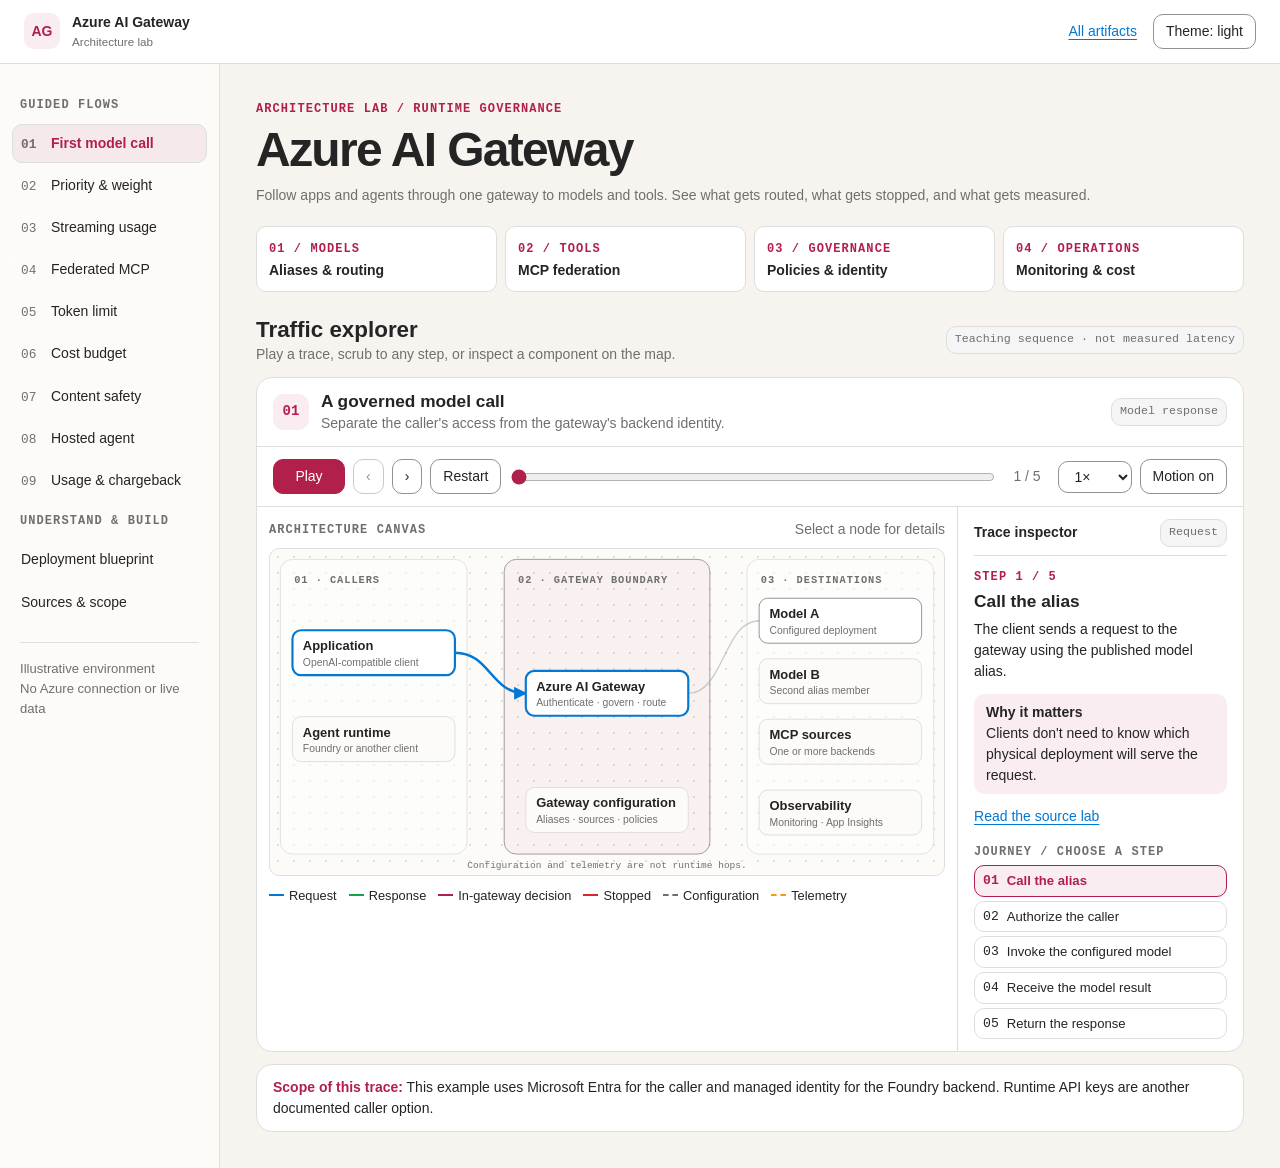
==== docs/azure-ai-gateway/index.html @ a858f90c "Add Azure AI Gateway architecture explorer Co-authored-by: Copilot App <223556219+Copilot@users.nore" ====
<!doctype html>
<html lang="en">
<head>
  <meta charset="utf-8">
  <meta name="viewport" content="width=device-width, initial-scale=1">
  <meta name="description" content="Trace model routing, MCP federation, policy decisions, hosted-agent calls and telemetry in Azure AI Gateway.">
  <title>Azure AI Gateway | Architecture Lab</title>
  <script>
    (() => {
      const param = new URLSearchParams(window.location.search).get("scoutTheme");
      const theme =
        param || (window.matchMedia("(prefers-color-scheme: dark)").matches ? "dark" : "light");
      document.documentElement.setAttribute("data-theme", theme);
    })();
  </script>
  <style>
    :root {
      color-scheme: light;
      --cp-bg: #f7f4ef;
      --cp-bg-elevated: #fcfbf8;
      --cp-surface: #ffffff;
      --cp-surface-soft: #f5f5f5;
      --cp-border: #dedede;
      --cp-border-strong: #919191;
      --cp-text: #242424;
      --cp-text-muted: #5c5c5c;
      --cp-text-soft: #6f6f6f;
      --cp-accent: #b11f4b;
      --cp-accent-hover: #9a1a41;
      --cp-accent-soft: rgba(177, 31, 75, 0.08);
      --cp-accent-fg: #ffffff;
      --cp-success: #16a34a;
      --cp-danger: #dc2626;
      --cp-warning: #f59e0b;
      --cp-link: #0078d4;
      --cp-shadow: 0 18px 48px rgba(0, 0, 0, 0.12);
      --cp-overlay: rgba(255, 255, 255, 0.8);
      --cp-panel: rgba(255, 255, 255, 0.86);
      --cp-panel-strong: rgba(255, 255, 255, 0.96);
      --cp-sheen: rgba(255, 255, 255, 0.55);
      --cp-highlight: rgba(177, 31, 75, 0.12);
    }
    html[data-theme="dark"] {
      color-scheme: dark;
      --cp-bg: #3d3b3a;
      --cp-bg-elevated: #343231;
      --cp-surface: #292929;
      --cp-surface-soft: #2e2e2e;
      --cp-border: #474747;
      --cp-border-strong: #5f5f5f;
      --cp-text: #dedede;
      --cp-text-muted: #919191;
      --cp-text-soft: #b0b0b0;
      --cp-accent: #fd8ea1;
      --cp-accent-hover: #fb7b91;
      --cp-accent-soft: rgba(253, 142, 161, 0.14);
      --cp-accent-fg: #1a1a1a;
      --cp-success: #4ade80;
      --cp-danger: #f87171;
      --cp-warning: #fbbf24;
      --cp-link: #4da6ff;
      --cp-shadow: 0 18px 48px rgba(0, 0, 0, 0.32);
      --cp-overlay: rgba(41, 41, 41, 0.88);
      --cp-panel: rgba(41, 41, 41, 0.72);
      --cp-panel-strong: rgba(41, 41, 41, 0.96);
      --cp-sheen: rgba(255, 255, 255, 0.04);
      --cp-highlight: rgba(253, 142, 161, 0.12);
    }
    * { box-sizing: border-box; }
    [hidden] { display: none !important; }
    body { margin: 0; background: var(--cp-bg); color: var(--cp-text); font: 14px/1.5 "Segoe UI", Aptos, Calibri, -apple-system, BlinkMacSystemFont, sans-serif; }
    h1, h2, h3, p { margin: 0; }
    a { color: var(--cp-link); text-underline-offset: 3px; }
    button, select, input { font: inherit; accent-color: var(--cp-accent); }
    button, select { color: inherit; background: var(--cp-surface); border: 1px solid var(--cp-border-strong); border-radius: .625rem; padding: 6px 12px; }
    button { cursor: pointer; }
    button:hover:not(:disabled), select:hover { border-color: var(--cp-accent); }
    button:disabled { opacity: .48; cursor: default; }
    :focus-visible { outline: 2px solid var(--cp-accent); outline-offset: 3px; }
    .skip { position: absolute; top: -80px; left: 16px; z-index: 3; background: var(--cp-surface); padding: 8px; }
    .skip:focus { top: 8px; }
    code, .index, .eyebrow, .badge, .lane-label, .edge-note { font-family: Consolas, "Courier New", Courier, monospace; }
    code { overflow-wrap: anywhere; }
    .muted, .eyebrow, .badge, .number, .node-detail { color: var(--cp-text-soft); }
    .eyebrow { font-size: .75rem; text-transform: uppercase; letter-spacing: .09em; font-weight: 700; }
    .badge { display: inline-block; font-size: .73rem; border: 1px solid var(--cp-border); background: var(--cp-surface-soft); padding: 4px 8px; border-radius: .625rem; }
    .accent { color: var(--cp-accent); }
    .mark { width: 36px; height: 36px; display: grid; place-items: center; flex: none; background: var(--cp-accent-soft); color: var(--cp-accent); border-radius: .625rem; font-weight: 700; }
    .topbar { background: var(--cp-surface); border-bottom: 1px solid var(--cp-border); min-height: 60px; padding: 12px 24px; display: flex; align-items: center; gap: 12px; }
    .topbar strong { display: block; }
    .topbar small { display: block; color: var(--cp-text-soft); }
    .header-actions { display: flex; align-items: center; gap: 16px; margin-left: auto; }
    .shell { display: grid; grid-template-columns: 220px minmax(0, 1fr); max-width: 1800px; margin: auto; min-height: calc(100dvh - 60px); }
    .sidebar { background: var(--cp-bg-elevated); border-right: 1px solid var(--cp-border); padding: 24px 12px; }
    .sidebar .eyebrow { margin: 8px 8px 6px; }
    .sidebar nav { display: grid; gap: 4px; }
    .nav-group { display: grid; gap: 3px; }
    .nav-button { border-color: var(--cp-bg-elevated); background: var(--cp-bg-elevated); width: 100%; text-align: left; padding: 8px; }
    .nav-button .index { display: inline-block; width: 30px; color: var(--cp-text-soft); font-size: .8rem; }
    .nav-button[aria-current="page"] { border-color: var(--cp-border); background: var(--cp-accent-soft); color: var(--cp-accent); font-weight: 700; }
    .sidebar-note { border-top: 1px solid var(--cp-border); margin: 20px 8px 0; padding-top: 16px; font-size: .82rem; }
    main { padding: clamp(16px, 3vw, 36px); min-width: 0; }
    h1 { font-size: clamp(2rem, 3.8vw, 3rem); line-height: 1.15; letter-spacing: -.035em; margin: 4px 0 8px; }
    h2 { font-size: 1.4rem; line-height: 1.25; }
    h3 { font-size: 1.08rem; line-height: 1.35; }
    .overview { display: grid; grid-template-columns: repeat(4, minmax(0, 1fr)); gap: 8px; margin: 20px 0 24px; }
    .overview button { text-align: left; border: 1px solid var(--cp-border); padding: 10px 12px; min-width: 0; }
    .overview strong { display: block; margin-top: 2px; }
    .section-heading, .workspace-heading, .playback, .transport, .options, .inspector-label, .canvas-label, .legend { display: flex; align-items: center; gap: 8px; flex-wrap: wrap; }
    .section-heading, .workspace-heading, .inspector-label, .canvas-label { justify-content: space-between; }
    .section-heading { margin-bottom: 12px; }
    .panel, .workspace, .note { background: var(--cp-surface); border: 1px solid var(--cp-border); border-radius: 16px; }
    .workspace-heading, .playback { padding: 12px 16px; border-bottom: 1px solid var(--cp-border); }
    .workspace-heading { justify-content: flex-start; gap: 12px; }
    .workspace-heading .badge { margin-left: auto; }
    .primary { background: var(--cp-accent); border-color: var(--cp-accent); color: var(--cp-accent-fg); min-width: 72px; }
    .primary:hover:not(:disabled) { background: var(--cp-accent-hover); }
    .playback label.progress { display: flex; align-items: center; flex: 1 1 150px; gap: 8px; min-width: 0; }
    #step-range { flex: 1 1 0; min-width: 60px; }
    #step-count { min-width: 45px; text-align: center; white-space: nowrap; }
    .trace-grid { display: grid; grid-template-columns: minmax(0, 1fr) minmax(235px, 29%); }
    .map-column { min-width: 0; padding: 12px; }
    .canvas-label { margin-bottom: 8px; }
    .diagram { border: 1px solid var(--cp-border); border-radius: .625rem; overflow-x: auto; background-color: var(--cp-bg-elevated); background-image: radial-gradient(var(--cp-border) 1px, var(--cp-bg-elevated) 1px); background-size: 16px 16px; }
    #map { display: block; width: 100%; min-width: 590px; }
    .lane { fill: var(--cp-surface); fill-opacity: .55; stroke: var(--cp-border); }
    .lane.gateway-zone { fill: var(--cp-accent-soft); stroke: var(--cp-border-strong); }
    .lane-label { fill: var(--cp-text-soft); font-size: 12px; letter-spacing: .09em; font-weight: 700; }
    .edge { fill: none; stroke: var(--cp-border-strong); stroke-width: 1.6; stroke-opacity: .45; }
    .edge.active { stroke: var(--kind); stroke-width: 3; stroke-opacity: 1; }
    .dashed { stroke-dasharray: 6 5; }
    .node { cursor: pointer; }
    .node rect { fill: var(--cp-surface); stroke: var(--cp-border-strong); stroke-width: 1.1; }
    .node.active rect, .node[aria-pressed="true"] rect { stroke: var(--kind); stroke-width: 2.5; }
    .node:not(.relevant) rect { fill: var(--cp-bg-elevated); stroke: var(--cp-border); }
    .node:hover rect, .node:focus-visible rect { stroke: var(--cp-accent); stroke-width: 2.5; }
    .node-title { fill: var(--cp-text); font-size: 15px; font-weight: 700; }
    .node-subtitle { fill: var(--cp-text-soft); font-size: 12px; }
    .edge-note { fill: var(--cp-text-soft); font-size: 11px; }
    .packet { fill: var(--kind); stroke: var(--cp-surface); stroke-width: 2; }
    .legend { margin-top: 10px; font-size: .8rem; column-gap: 12px; }
    .legend-item { display: inline-flex; align-items: center; gap: 5px; }
    .legend-item::before { content: ""; width: 15px; border-top: 2px solid var(--kind); }
    .legend-item.side::before { border-top-style: dashed; }
    .request { --kind: var(--cp-link); }
    .response { --kind: var(--cp-success); }
    .policy { --kind: var(--cp-accent); }
    .error { --kind: var(--cp-danger); }
    .telemetry { --kind: var(--cp-warning); }
    .config { --kind: var(--cp-text-soft); }
    .inspector { min-width: 0; border-left: 1px solid var(--cp-border); padding: 12px 16px; }
    .inspector-label { padding-bottom: 8px; margin-bottom: 12px; border-bottom: 1px solid var(--cp-border); }
    .inspector h3 { margin: 4px 0 6px; }
    .value { background: var(--cp-accent-soft); margin: 12px 0; border-radius: .625rem; padding: 8px 12px; }
    .value strong { display: block; }
    .journey { margin: 0; list-style: none; padding: 4px 0 0; display: grid; gap: 4px; }
    .journey button { background: var(--cp-surface); border-color: var(--cp-border); padding: 5px 8px; font-size: .82rem; width: 100%; display: flex; gap: 8px; text-align: left; }
    .journey button[aria-current="step"] { border-color: var(--cp-accent); background: var(--cp-accent-soft); color: var(--cp-accent); font-weight: 700; }
    .note { margin-top: 12px; padding: 12px 16px; }
    .note strong { color: var(--cp-accent); }
    .detail-grid { display: grid; grid-template-columns: repeat(2, minmax(0, 1fr)); gap: 12px; }
    .panel { padding: 16px; }
    .panel h3 { margin: 4px 0 6px; }
    .panel p { margin: 4px 0 8px; }
    .panel .nav-button { display: inline-block; width: auto; }
    .source-list { list-style: none; margin: 0; padding: 0; }
    .source-list li { padding: 10px 0; border-top: 1px solid var(--cp-border); }
    .sr-only { position: absolute; width: 1px; height: 1px; padding: 0; margin: -1px; overflow: hidden; clip-path: inset(50%); white-space: nowrap; }
    @media (max-width: 1190px) { .trace-grid { grid-template-columns: minmax(0, 1fr); } .inspector { border-left: 0; border-top: 1px solid var(--cp-border); } .journey { grid-template-columns: repeat(auto-fit, minmax(170px, 1fr)); } }
    @media (max-width: 800px) { .shell { grid-template-columns: minmax(0, 1fr); } .sidebar { padding: 8px 16px 12px; border-right: 0; border-bottom: 1px solid var(--cp-border); } .sidebar nav, .nav-group { display: flex; flex-wrap: wrap; gap: 4px; } .sidebar .nav-button { width: auto; } .sidebar .eyebrow, .sidebar-note { display: none; } }
    @media (max-width: 540px) { .topbar { padding: 8px 12px; } .header-actions { gap: 8px; } .overview { grid-template-columns: repeat(2, minmax(0, 1fr)); } .detail-grid { grid-template-columns: 1fr; } .nav-button { font-size: .82rem; } .nav-button .index { width: 24px; } .playback label.progress { order: 1; flex-basis: 100%; } .workspace-heading .badge { margin-left: 0; } }
  </style>
</head>
<body>
  <a class="skip" href="#main">Skip to content</a>
  <header class="topbar">
    <span class="mark" aria-hidden="true">AG</span>
    <div><strong>Azure AI Gateway</strong><small>Architecture lab</small></div>
    <div class="header-actions"><a href="../">All artifacts</a><button type="button" id="theme">Theme: light</button></div>
  </header>
  <div class="shell">
    <aside class="sidebar">
      <nav aria-label="Architecture workspace">
        <p class="eyebrow">Guided flows</p>
        <div class="nav-group" id="flows"></div>
        <p class="eyebrow">Understand &amp; build</p>
        <button class="nav-button" data-route="blueprint">Deployment blueprint</button>
        <button class="nav-button" data-route="sources">Sources &amp; scope</button>
      </nav>
      <p class="sidebar-note muted">Illustrative environment<br>No Azure connection or live data</p>
    </aside>
    <main id="main" tabindex="-1">
      <p class="eyebrow accent">Architecture lab / Runtime governance</p>
      <h1>Azure AI Gateway</h1>
      <p class="muted">Follow apps and agents through one gateway to models and tools. See what gets routed, what gets stopped, and what gets measured.</p>
      <div class="overview" aria-label="Explore by capability">
        <button data-route="routing"><span class="eyebrow accent">01 / Models</span><strong>Aliases &amp; routing</strong></button>
        <button data-route="tools"><span class="eyebrow accent">02 / Tools</span><strong>MCP federation</strong></button>
        <button data-route="limits"><span class="eyebrow accent">03 / Governance</span><strong>Policies &amp; identity</strong></button>
        <button data-route="telemetry"><span class="eyebrow accent">04 / Operations</span><strong>Monitoring &amp; cost</strong></button>
      </div>
      <section id="traffic" aria-labelledby="traffic-title">
        <div class="section-heading">
          <div><h2 id="traffic-title">Traffic explorer</h2><p class="muted">Play a trace, scrub to any step, or inspect a component on the map.</p></div>
          <span class="badge">Teaching sequence · not measured latency</span>
        </div>
        <div class="workspace">
          <div class="workspace-heading"><span class="mark index" id="flow-index" aria-hidden="true">01</span><div><h3 id="flow-title"></h3><p class="muted" id="flow-summary"></p></div><span class="badge" id="outcome"></span></div>
          <div class="playback" aria-label="Flow playback">
            <div class="transport">
              <button type="button" class="primary" id="play">Play</button>
              <button type="button" id="previous" title="Previous step" aria-label="Previous step">‹</button>
              <button type="button" id="next" title="Next step" aria-label="Next step">›</button>
              <button type="button" id="restart">Restart</button>
            </div>
            <label class="progress"><span class="sr-only">Walkthrough step</span><input id="step-range" type="range" min="0" max="1" value="0"><output class="number" id="step-count" for="step-range"></output></label>
            <div class="options">
              <label><span class="sr-only">Playback speed</span><select id="speed"><option value=".5">0.5×</option><option value="1" selected>1×</option><option value="1.5">1.5×</option><option value="2">2×</option></select></label>
              <button type="button" id="motion" aria-pressed="true">Motion on</button>
            </div>
          </div>
          <div class="trace-grid">
            <div class="map-column">
              <div class="canvas-label"><span class="eyebrow">Architecture canvas</span><span class="muted">Select a node for details</span></div>
              <div class="diagram" tabindex="0" role="region" aria-label="Architecture diagram; scroll horizontally as needed">
                <svg id="map" viewBox="0 0 780 377" role="group" aria-labelledby="map-title map-desc" xmlns="http://www.w3.org/2000/svg">
                  <title id="map-title">Azure AI Gateway request map</title>
                  <desc id="map-desc">Callers on the left reach Azure AI Gateway in the center. Model and tool backends on the right serve configured requests. Configuration and telemetry are not extra runtime hops.</desc>
                  <defs><marker id="arrow" viewBox="0 0 10 10" refX="9" refY="5" markerWidth="5" markerHeight="5" orient="auto"><path d="M0 0 10 5 0 10z" fill="context-stroke"/></marker></defs>
                  <rect class="lane" x="12" y="12" width="216" height="341" rx="14"/>
                  <rect class="lane gateway-zone" x="271" y="12" width="238" height="341" rx="14"/>
                  <rect class="lane" x="552" y="12" width="216" height="341" rx="14"/>
                  <text class="lane-label" x="28" y="39">01 · CALLERS</text>
                  <text class="lane-label" x="287" y="39">02 · GATEWAY BOUNDARY</text>
                  <text class="lane-label" x="568" y="39">03 · DESTINATIONS</text>
                  <g id="paths" aria-hidden="true"></g>
                  <g id="nodes"></g>
                  <g id="packets" aria-hidden="true"></g>
                  <text class="edge-note" x="390" y="369" text-anchor="middle">Configuration and telemetry are not runtime hops.</text>
                </svg>
              </div>
              <div class="legend" aria-label="Trace legend"><span class="legend-item request">Request</span><span class="legend-item response">Response</span><span class="legend-item policy">In-gateway decision</span><span class="legend-item error">Stopped</span><span class="legend-item config side">Configuration</span><span class="legend-item telemetry side">Telemetry</span></div>
            </div>
            <aside class="inspector" aria-label="Trace inspector">
              <div class="inspector-label"><strong id="inspector-name">Trace inspector</strong><span class="badge" id="step-kind"></span></div>
              <div id="step-panel">
                <p class="eyebrow accent" id="step-index"></p>
                <h3 id="step-title"></h3>
                <p id="step-text"></p>
                <p class="value"><strong>Why it matters</strong><span id="step-value"></span></p>
                <a id="step-source">Read the source lab</a>
              </div>
              <div id="component-panel" hidden>
                <h3 id="component-title" tabindex="-1"></h3>
                <p id="component-text"></p>
                <p class="value"><strong>Boundary to remember</strong><span id="component-value"></span></p>
                <a id="component-source">Read the source lab</a>
                <p style="margin-top: 12px"><button type="button" id="return">Return to trace</button></p>
              </div>
              <p class="eyebrow" style="margin-top: 16px">Journey / Choose a step</p>
              <ol class="journey" id="journey"></ol>
              <p class="sr-only" id="announcement" role="status" aria-atomic="true"></p>
            </aside>
          </div>
        </div>
        <p class="note"><strong>Scope of this trace:</strong> <span id="caveat"></span></p>
      </section>
      <section id="blueprint" aria-labelledby="blueprint-title" hidden>
        <div class="section-heading"><div><h2 id="blueprint-title">Deployment blueprint</h2><p class="muted">What you configure before any of these requests can run.</p></div><span class="badge">Guidance, not a deployment tool</span></div>
        <div class="detail-grid">
          <article class="panel"><span class="eyebrow accent">01 / Resource</span><h3>Provision the gateway</h3><p>Create a <code>Microsoft.ApiManagement/aigateways</code> resource. Choose the supported ingress and backend networking for your deployment. For private backends, plan network integration and name resolution explicitly.</p><a data-source="provision">Provisioning lab</a> · <a data-source="network">Private networking lab</a></article>
          <article class="panel"><span class="eyebrow accent">02 / Supply</span><h3>Publish models and tools</h3><p>Configure providers and backend models, then publish an alias clients can use. Register MCP sources under a federated endpoint and decide which namespaced tools to expose.</p><a data-source="aliases">Multi-provider aliases lab</a> · <a data-source="tools">MCP federation lab</a></article>
          <article class="panel"><span class="eyebrow accent">03 / Governance</span><h3>Scope identity and guardrails</h3><p>Give callers appropriate runtime keys or Entra role assignments. Configure backend credentials or managed identity separately. Apply and verify limits, budgets and content-safety policies where supported.</p><a data-source="entra">Entra and RBAC lab</a> · <a data-source="backend">Backend identity lab</a> · <a data-source="baseline">Gateway baselines lab</a></article>
          <article class="panel"><span class="eyebrow accent">04 / Operations</span><h3>Verify allowed and denied outcomes</h3><p>Run a known-good request, check policy failures and the chosen backend, and verify Monitoring. If exporting identity claims for attribution, choose only what you need and check what the callers' tokens actually carry.</p><a data-source="monitor">Monitoring lab</a> · <a data-source="telemetry">OpenTelemetry lab</a></article>
        </div>
        <p class="note"><strong>Different from Citadel:</strong> This explorer shows the dedicated Azure AI Gateway resource and its configuration. The <a href="../foundry-citadel/">AI Citadel explorer</a> uses an API Management accelerator with backend, publish and access contracts. Those contracts and network layers are not assumed here.</p>
      </section>
      <section id="sources" aria-labelledby="sources-title" hidden>
        <div class="section-heading"><div><h2 id="sources-title">Sources &amp; scope</h2><p class="muted">Every trace step links to the Azure/aigateway lab that documents it.</p></div></div>
        <div class="panel">
          <p>These teaching traces use example credentials and outcomes, not live calls, deployment instructions, or promises about service latency or policy order. Availability and supported configuration can change; consult the <a href="https://aka.ms/aigateway/docs">current service documentation</a> before deploying.</p>
          <p>Lab links are pinned to the <a href="https://github.com/Azure/aigateway/tree/18803de4737bfb046d67e61e7bc307f0f710e5fe/labs">Azure/aigateway checkout</a> used to verify this explorer. For hands-on deployment, use the <a href="https://azure.github.io/aigateway/">current lab site</a>.</p>
          <ul class="source-list" id="source-list"></ul>
        </div>
      </section>
    </main>
  </div>
  <noscript><p class="note">Enable JavaScript to play the teaching traces, or read the <a href="https://azure.github.io/aigateway/">Azure AI Gateway labs</a>.</p></noscript>
  <script>
    const sourceBase = "https://github.com/Azure/aigateway/blob/18803de4737bfb046d67e61e7bc307f0f710e5fe/labs/";
    const sources = {
      overview: ["00-how-ai-gateway-works", "How Azure AI Gateway works"],
      provision: ["01-provision-gateway", "Provision a gateway"],
      model: ["02-first-model-call", "Publish a Foundry model and make your first call"],
      aliases: ["03-multi-provider-aliases", "Publish models behind stable aliases"],
      tools: ["04-federate-mcp-tools", "Federate MCP tools behind one endpoint"],
      toolPolicy: ["05-mcp-tool-controls", "Control which tools agents can call"],
      limits: ["06-token-limits", "Throttle tokens per caller"],
      budget: ["07-cost-budgets", "Enforce cost budgets with per-caller overrides"],
      safety: ["08-content-safety", "Screen prompts and responses"],
      baseline: ["09-gateway-baselines", "Set gateway-wide policy baselines"],
      entra: ["11-entra-rbac", "Go keyless with Microsoft Entra ID and RBAC"],
      backend: ["12-backend-identity", "Call backends with managed identities"],
      monitor: ["13-monitoring", "Monitor usage, cost, and traces"],
      telemetry: ["14-otel-chargeback", "Attribute tokens and cost with OpenTelemetry"],
      agents: ["16-foundry-hosted-agent", "Connect a Foundry hosted agent to the gateway"],
      network: ["18-private-networking", "Lock down backend traffic with private networking"],
      routing: ["22-model-routing", "Route an alias across models by priority and weight"],
      streaming: ["23-streaming-responses", "Stream responses and count every token"],
    };

    const nodes = {
      app: { x: 120, y: 120, title: "Application", label: "OpenAI-compatible client", source: "model", detail: "The client sends a model alias and authenticates to AI Gateway. It does not need the model provider credential.", boundary: "The alias is a stable client-facing name, not a backend deployment identifier." },
      agent: { x: 120, y: 220, title: "Agent runtime", label: "Foundry or another client", source: "agents", detail: "The agent calls configured model and MCP endpoints. The Foundry lab uses an Entra Agent ID for model requests and the project managed identity for tools.", boundary: "The gateway governs those calls; the agent runtime chooses when to make them." },
      gateway: { x: 390, y: 167, title: "Azure AI Gateway", label: "Authenticate · govern · route", source: "overview", detail: "The dedicated gateway authenticates callers, evaluates configured policies, routes to configured destinations and records gateway signals.", boundary: "Caller authentication and authorization to the backend are separate." },
      config: { x: 390, y: 302, title: "Gateway configuration", label: "Aliases · sources · policies", source: "provision", detail: "Configure providers, model aliases, MCP sources and applicable policies through the gateway's management interfaces.", boundary: "Configuration changes behavior; it is not another hop taken by runtime traffic." },
      model: { x: 660, y: 83, title: "Model A", label: "Configured deployment", source: "model", detail: "An alias can resolve to a configured model deployment, such as a Foundry model.", boundary: "The provider retains its own model behavior and service limits." },
      alternate: { x: 660, y: 153, title: "Model B", label: "Second alias member", source: "routing", detail: "A second configured deployment can share the alias. Priority chooses the preferred tier and weight splits traffic within a tier.", boundary: "An 80/20 split describes traffic across many requests, not duplicates of one request." },
      tools: { x: 660, y: 223, title: "MCP sources", label: "One or more backends", source: "tools", detail: "Federation exposes namespaced tools from registered sources through the gateway's MCP endpoint.", boundary: "An allowed invocation goes to the matching registered source, not every source." },
      metrics: { x: 660, y: 305, title: "Observability", label: "Monitoring · App Insights", source: "telemetry", detail: "Gateway request logs, traces and metrics can carry configured identity attributes for reporting.", boundary: "Telemetry and reporting are separate from the model response path." },
    };

    const step = (kind, from, to, title, text, value, source) => ({ kind, from, to, title, text, value, source });
    const submit = step("request", "app", "gateway", "Call the alias", "The client sends a request to the gateway using the published model alias.", "Clients don't need to know which physical deployment will serve the request.", "model");
    const model = step("request", "gateway", "model", "Invoke the configured model", "The gateway forwards the request to the configured model deployment. This walkthrough uses managed identity on the backend hop.", "The gateway needs the backend's required permission; granting the caller access to the gateway doesn't grant access to Foundry.", "backend");
    const reply = step("response", "model", "gateway", "Receive the model result", "The backend returns the model response to the gateway.", "The client does not make a separate call to the model endpoint.", "model");
    const deliver = step("response", "gateway", "app", "Return the response", "The model result goes back to the calling application through the gateway.", "The app stays on the same gateway endpoint and alias.", "model");
    const flows = {
      inference: {
        nav: "First model call", title: "A governed model call", summary: "Separate the caller's access from the gateway's backend identity.", outcome: "Model response", caveat: "This example uses Microsoft Entra for the caller and managed identity for the Foundry backend. Runtime API keys are another documented caller option.",
        steps: [submit,
          step("policy", "gateway", "gateway", "Authorize the caller", "The gateway validates a Microsoft Entra token. The lab grants the caller the AI Gateway User role.", "Azure resource management permission and the ability to call the runtime are different concerns.", "entra"),
          model, reply, deliver],
      },
      routing: {
        nav: "Priority & weight", title: "Route one alias across two models", summary: "Watch a request land on the canary without changing the client.", outcome: "Canary route", caveat: "This trace picks the 20% canary route as an example. The lab also changes priority to prefer one model. It does not establish failover or retry guarantees.",
        steps: [
          step("config", "config", "gateway", "Set priority and weight", "The platform team assigns both members of the chat alias the same priority and gives them weights of 80 and 20.", "Changing the alias configuration doesn't require clients to change the model name they send.", "routing"),
          submit,
          step("policy", "gateway", "gateway", "Choose a tier and a member", "The gateway prefers the lowest priority number. Within the selected tier, weights divide traffic; this example lands on the 20% member.", "Priority picks the tier. Weight splits traffic among its members.", "routing"),
          step("request", "gateway", "alternate", "Invoke only the canary", "The gateway sends this request to Model B, the selected deployment.", "Weighted traffic splitting does not send the same request to both models.", "routing"),
          step("response", "alternate", "gateway", "Receive the canary result", "The chosen backend returns its response and the response can identify the model that served it.", "You can count served requests to verify the split over many calls.", "routing"), deliver],
      },
      streaming: {
        nav: "Streaming usage", title: "Stream a response and account for usage", summary: "Read output before the full response is ready.", outcome: "Server-sent events", caveat: "This follows the lab's Chat Completions example. The two stream hops are shown in sequence for readability; the gateway relays chunks as the stream flows. The Responses API exposes usage in response.completed instead.",
        steps: [
          step("request", "app", "gateway", "Ask for streaming", "The client calls the alias with stream enabled. It can also request a final usage chunk with include_usage.", "Requesting client-visible usage is separate from configuring a gateway limit.", "streaming"),
          step("policy", "gateway", "gateway", "Check limits before streaming", "Configured token or cost limits are checked before the stream starts.", "A caller already over a configured limit does not have to open a model stream before the gateway refuses it.", "streaming"),
          model,
          { ...step("response", "model", "gateway", "Receive streamed chunks", "The model sends server-sent events with incremental output. The gateway captures usage for its own limits, budgets and Monitoring.", "Gateway token limits count streaming usage even when the caller doesn't ask to see it.", "streaming"), stream: true },
          { ...step("response", "gateway", "app", "Relay the stream", "The client receives incremental output. With include_usage, the final usage chunk can have no choices.", "Read usage separately from text deltas; the client doesn't need to buffer the whole reply before displaying text.", "streaming"), stream: true }],
      },
      tools: {
        nav: "Federated MCP", title: "Discover and call an allowed MCP tool", summary: "One endpoint, namespaced tools, and explicit exposure controls.", outcome: "Allowed invocation", caveat: "The MCP session is already initialized. Tool filtering controls discovery and invocation through this gateway; it doesn't replace authorization in the underlying tool.",
        steps: [
          step("request", "agent", "gateway", "List tools", "The agent sends tools/list to the gateway's federated MCP endpoint.", "It can discover tools without managing a separate client connection to each source.", "tools"),
          step("policy", "gateway", "gateway", "Filter the exposed tools", "The gateway applies configured allow or block patterns. In the lab, the blocked *_fetch tools are absent from discovery.", "The server exposes selected capabilities rather than every tool behind each source.", "toolPolicy"),
          step("response", "gateway", "agent", "Return namespaced tools", "The response carries ready-to-call tool names that identify the source namespace.", "Namespaces prevent collisions when sources expose similarly named tools.", "tools"),
          step("request", "agent", "gateway", "Send tools/call", "The agent chooses an allowed search tool from discovery and submits its invocation.", "Discovery and invocation are distinct requests.", "toolPolicy"),
          step("request", "gateway", "tools", "Forward to one MCP source", "The gateway routes the namespaced invocation to the matching registered source.", "Federation is a unified endpoint, not a broadcast to every backend.", "tools"),
          step("response", "tools", "gateway", "Receive the tool result", "The registered tool source performs the operation and sends back its result.", "The tool source executes the tool; the gateway mediates access to it.", "tools"),
          step("response", "gateway", "agent", "Return the tool result", "The gateway returns the tool response to the agent.", "The runtime decides how to use the result.", "tools")],
      },
      limits: {
        nav: "Token limit", title: "Throttle a caller at its token limit", summary: "A per-caller allowance can stop one caller before shared capacity runs out.", outcome: "429 · Retry-After", caveat: "The lab notes that a fast burst can overshoot the limit before the first 429. This trace starts when the gateway enforces the limit; the model is not called.",
        steps: [submit,
          step("policy", "gateway", "gateway", "Check this caller's allowance", "The gateway checks the token limit using the caller's identity. This caller is over its allowance.", "One caller can be throttled while other callers of the same model continue to have their own allowance.", "limits"),
          step("error", "gateway", "app", "Answer with 429 and Retry-After", "The gateway returns 429 Too Many Requests and Retry-After instead of forwarding to the model.", "The client can back off using that hint. This is a gateway policy outcome, not proof of provider capacity exhaustion.", "limits")],
      },
      budget: {
        nav: "Cost budget", title: "Enforce a per-caller cost budget", summary: "A monetary limit is separate from a token rate limit.", outcome: "403 · Cost quota", caveat: "The lab demonstrates estimated cost and caller-specific overrides. This is not a billing invoice, and the 403 outcome is different from token limit throttling.",
        steps: [submit,
          step("policy", "gateway", "gateway", "Check the effective budget", "The configured cost policy applies a budget for a time window and can override it for specific keys or Entra identities. This caller has exhausted its effective budget.", "Different teams can share the same gateway without sharing one spending allowance.", "budget"),
          step("error", "gateway", "app", "Answer with a cost quota error", "The gateway returns 403 LlmCostQuotaExceeded instead of sending the request to a backend.", "Clients can distinguish estimated cost-budget exhaustion from a 429 rate-limit response.", "budget")],
      },
      safety: {
        nav: "Content safety", title: "Block an inbound prompt at the gateway", summary: "See a gateway content-safety decision without sending the prompt to the model.", outcome: "400 · Gateway block", caveat: "This shows the inbound blocking case. The lab also documents response screening and how to distinguish gateway blocks from Foundry's own filters.",
        steps: [submit,
          step("policy", "gateway", "gateway", "Screen the prompt", "The configured content-safety policy inspects the inbound prompt and finds that it exceeds a configured threshold.", "The gateway can apply a common ruleset independently of a provider's own filters.", "safety"),
          step("error", "gateway", "app", "Return the gateway block", "The client receives HTTP 400. This prompt stops at the gateway without a model call.", "The gateway policy is the failure point in this example, not the backend's content filter.", "safety")],
      },
      agent: {
        nav: "Hosted agent", title: "Govern a Foundry agent's model and tool calls", summary: "Foundry runs the agent; the gateway governs its configured dependencies.", outcome: "Two runtime identities", caveat: "The identity split shown is specific to the hosted-agent lab. This is not an A2A request, and the gateway does not plan or execute the agent run.",
        steps: [
          step("request", "agent", "gateway", "Call the model with Agent ID", "The hosted agent uses its Microsoft Entra Agent ID for model calls. The identity has the AI Gateway User role in this lab.", "The agent holds no runtime key for this model call.", "agents"),
          step("request", "gateway", "model", "Forward the model call", "The gateway routes the agent's alias to a configured model deployment outside the agent's Foundry project.", "The project can run the agent without hosting its own model deployment.", "agents"),
          reply,
          step("response", "gateway", "agent", "Return model output", "The runtime gets the model response and can choose to use a tool.", "Model routing and deciding which tool to use are different responsibilities.", "agents"),
          step("request", "agent", "gateway", "Call MCP with project identity", "The lab uses the Foundry project's managed identity with the AI Gateway User role for its MCP call.", "The model caller and the tool caller need not be the same principal.", "agents"),
          step("request", "gateway", "tools", "Invoke the registered tool", "The request reaches the registered Learn MCP source through the configured endpoint.", "The gateway is the policy boundary for the tool request.", "agents"),
          step("response", "tools", "gateway", "Receive the tool result", "The MCP source returns its result to the gateway.", "The tool execution remains with the source.", "agents"),
          step("response", "gateway", "agent", "Return the MCP result", "The agent receives the result and continues its run in Foundry.", "The model call and the MCP call remain separate gateway interactions.", "agents")],
      },
      telemetry: {
        nav: "Usage & chargeback", title: "Attribute traffic without adding a response hop", summary: "Follow usage signals to Monitoring and Application Insights.", outcome: "Attributed telemetry", caveat: "Telemetry is shown after the response for readability, not as a timing guarantee. Configured claim export identifies gateway traffic, not every span in the agent runtime.",
        steps: [
          step("config", "config", "gateway", "Choose identity attributes", "The platform team selects which JWT claims to export and checks that caller tokens contain those claims.", "Attribution works only with fields that are present and configured for export.", "telemetry"),
          submit, model, reply, deliver,
          step("telemetry", "gateway", "metrics", "Emit gateway signals", "The gateway records usage and can export metrics, logs and traces with selected caller attributes to configured observability destinations.", "Operations can correlate outcomes, tokens, estimated cost and caller context separately from serving the reply.", "telemetry"),
          step("telemetry", "metrics", "metrics", "Group usage for chargeback", "The lab groups request logs by tenant, client app, and API key. It also shows how to query token and cost metrics without double counting token types.", "A shared gateway can provide data for cost attribution without putting the report in the runtime path.", "telemetry")],
      },
    };

    const kinds = { request: "Request", response: "Response", policy: "Policy decision", error: "Stopped", telemetry: "Telemetry", config: "Configuration" };
    const $ = (id) => document.getElementById(id);
    const reducedMotion = matchMedia("(prefers-reduced-motion: reduce)");
    const state = { route: "", index: 0, selected: null, playing: false, elapsed: 0, frame: 0, last: null, motion: !reducedMotion.matches, manualMotion: false };
    const svgNS = "http://www.w3.org/2000/svg";
    const flowNames = Object.keys(flows);
    const detailPanels = ["blueprint", "sources"];
    const stepNumber = (index) => String(index + 1).padStart(2, "0");
    let activePath;
    let activePackets = [];
    let journeyButtons = [];
    const mapNodes = new Map();

    function svg(tag, attrs, value) {
      const element = document.createElementNS(svgNS, tag);
      for (const [key, val] of Object.entries(attrs)) element.setAttribute(key, val);
      if (value) element.textContent = value;
      return element;
    }

    function setSource(anchor, key) {
      const [path, title] = sources[key];
      anchor.href = `${sourceBase}${path}/README.md`;
      anchor.title = title;
    }

    function pathBetween(from, to) {
      const a = nodes[from], b = nodes[to];
      if (a.x === b.x) return `M${a.x} ${a.y - 26} V${b.y + 26}`;
      const sign = Math.sign(b.x - a.x);
      const start = a.x + sign * 94, end = b.x - sign * 94;
      const mid = (start + end) / 2;
      return `M${start} ${a.y} C${mid} ${a.y},${mid} ${b.y},${end} ${b.y}`;
    }

    function drawTrace(current) {
      const flow = flows[state.route];
      const relevant = new Set(flow.steps.flatMap(({ from, to }) => [from, to]));
      for (const [id, group] of mapNodes) {
        group.setAttribute("class", ["node", id === current.from || id === current.to ? `active ${current.kind}` : "", relevant.has(id) ? "relevant" : "", id === state.selected ? "policy" : ""].join(" "));
        group.setAttribute("aria-pressed", String(id === state.selected));
      }

      const drawPath = ({ kind, from, to }, active = false) => svg("path", {
        d: pathBetween(from, to),
        class: `edge ${kind}${active ? " active" : ""}${kind === "config" || kind === "telemetry" ? " dashed" : ""}`,
        ...(active ? { "marker-end": "url(#arrow)" } : {}),
      });
      $("paths").replaceChildren();
      const guides = new Set();
      for (const edge of flow.steps) {
        if (edge.from === edge.to) continue;
        const key = [edge.from, edge.to].sort().join("/");
        if (guides.has(key)) continue;
        guides.add(key);
        $("paths").append(drawPath(edge));
      }
      activePath = current.from === current.to ? null : drawPath(current, true);
      if (activePath) $("paths").append(activePath);
      activePackets = activePath ? Array.from({ length: current.stream ? 3 : 1 }, () =>
        svg("circle", { r: 5, class: `packet ${current.kind}`, visibility: "hidden" })) : [];
      $("packets").replaceChildren(...activePackets);
      paintPackets();
    }

    function renderStep(announce = false) {
      const flow = flows[state.route];
      const current = flow.steps[state.index];
      const count = `${state.index + 1} / ${flow.steps.length}`;
      $("step-range").value = state.index;
      $("step-range").setAttribute("aria-valuetext", `Step ${state.index + 1} of ${flow.steps.length}: ${current.title}`);
      $("step-count").value = count;
      $("step-index").textContent = `Step ${count}`;
      $("step-kind").textContent = state.selected ? "Component" : kinds[current.kind];
      $("step-title").textContent = current.title;
      $("step-text").textContent = current.text;
      $("step-value").textContent = current.value;
      setSource($("step-source"), current.source);
      journeyButtons.forEach((button, index) => {
        if (index === state.index) button.setAttribute("aria-current", "step");
        else button.removeAttribute("aria-current");
      });
      if (announce) $("announcement").textContent = `Step ${count}: ${current.title}`;
      drawTrace(current);
      updateControls();
    }

    function selectComponent(id, focus = false) {
      state.selected = id;
      $("step-panel").hidden = !!id;
      $("component-panel").hidden = !id;
      $("inspector-name").textContent = id ? "Component inspector" : "Trace inspector";
      if (!id) return;
      const node = nodes[id];
      $("component-title").textContent = node.title;
      $("component-text").textContent = node.detail;
      $("component-value").textContent = node.boundary;
      setSource($("component-source"), node.source);
      if (focus) $("component-title").focus();
    }

    function renderFlow() {
      const flow = flows[state.route];
      $("flow-index").textContent = stepNumber(flowNames.indexOf(state.route));
      $("flow-title").textContent = flow.title;
      $("flow-summary").textContent = flow.summary;
      $("outcome").textContent = flow.outcome;
      $("caveat").textContent = flow.caveat;
      $("step-range").max = flow.steps.length - 1;
      journeyButtons = flow.steps.map(({ title }, index) => {
        const button = document.createElement("button");
        const number = document.createElement("span");
        number.className = "index";
        number.textContent = stepNumber(index);
        button.append(number, title);
        button.addEventListener("click", () => seek(index));
        return button;
      });
      $("journey").replaceChildren(...journeyButtons.map((button) => {
        const item = document.createElement("li");
        item.append(button);
        return item;
      }));
      renderStep();
    }

    function readRoute() {
      const requested = location.hash.slice(1);
      const route = flowNames.includes(requested) || detailPanels.includes(requested) ? requested : "inference";
      if (route === state.route) return;
      stop();
      state.route = route;
      state.index = 0;
      state.elapsed = 0;
      selectComponent(null);
      $("traffic").hidden = !Object.hasOwn(flows, route);
      for (const id of detailPanels) $(id).hidden = route !== id;
      for (const button of document.querySelectorAll("nav [data-route]")) {
        if (button.dataset.route === route) button.setAttribute("aria-current", "page");
        else button.removeAttribute("aria-current");
      }
      if (!$("traffic").hidden) renderFlow();
    }

    function updateControls() {
      const last = state.index === flows[state.route].steps.length - 1;
      $("play").textContent = state.playing ? "Pause" : last && state.elapsed >= 1 ? "Replay" : "Play";
      $("previous").disabled = state.index === 0;
      $("next").disabled = last;
      $("motion").setAttribute("aria-pressed", String(state.motion));
      $("motion").textContent = state.motion ? "Motion on" : "Motion off";
    }

    function paintPackets() {
      if (!activePath) return;
      const length = activePath.getTotalLength();
      activePackets.forEach((packet, index) => {
        const position = state.elapsed * (activePackets.length > 1 ? 1.32 : 1) - index * .16;
        packet.setAttribute("visibility", state.motion && position > 0 && position < 1 ? "visible" : "hidden");
        const point = activePath.getPointAtLength(Math.min(1, Math.max(0, position)) * length);
        packet.setAttribute("cx", point.x);
        packet.setAttribute("cy", point.y);
      });
    }

    function stop() {
      cancelAnimationFrame(state.frame);
      state.frame = 0;
      state.playing = false;
      state.last = null;
    }

    function seek(index) {
      stop();
      state.index = index;
      state.elapsed = 0;
      selectComponent(null);
      renderStep(true);
    }

    function tick(now) {
      if (state.last !== null) state.elapsed = Math.min(1, state.elapsed + (now - state.last) * Number($("speed").value) / 2100);
      state.last = now;
      paintPackets();
      if (state.elapsed >= 1) {
        if (state.index === flows[state.route].steps.length - 1) {
          stop();
          updateControls();
          return;
        }
        state.index++;
        state.elapsed = 0;
        renderStep();
      }
      state.frame = requestAnimationFrame(tick);
    }

    for (const [id, node] of Object.entries(nodes)) {
      const group = svg("g", { transform: `translate(${node.x} ${node.y})`, role: "button", tabindex: "0", "aria-label": `Inspect ${node.title}`, "aria-pressed": "false" });
      group.append(svg("rect", { x: -94, y: -26, width: 188, height: 52, rx: 10 }),
        svg("text", { x: -82, y: -3, class: "node-title" }, node.title),
        svg("text", { x: -82, y: 15, class: "node-subtitle" }, node.label));
      const inspect = () => { stop(); selectComponent(id, true); renderStep(); };
      group.addEventListener("click", inspect);
      group.addEventListener("keydown", (event) => {
        if (event.key === "Enter" || event.key === " ") { event.preventDefault(); inspect(); }
      });
      $("nodes").append(group);
      mapNodes.set(id, group);
    }
    for (const [index, id] of flowNames.entries()) {
      const button = document.createElement("button");
      const number = document.createElement("span");
      number.className = "index";
      number.setAttribute("aria-hidden", "true");
      number.textContent = stepNumber(index);
      button.className = "nav-button";
      button.dataset.route = id;
      button.append(number, flows[id].nav);
      $("flows").append(button);
    }
    for (const [key, [, title]] of Object.entries(sources)) {
      const li = document.createElement("li");
      const link = document.createElement("a");
      link.textContent = title;
      setSource(link, key);
      li.append(link);
      $("source-list").append(li);
    }
    for (const link of document.querySelectorAll("[data-source]")) setSource(link, link.dataset.source);
    for (const button of document.querySelectorAll("[data-route]")) button.addEventListener("click", () => {
      if (state.route !== button.dataset.route) history.pushState(null, "", `#${button.dataset.route}`);
      readRoute();
      if (!button.closest("nav")) $(Object.hasOwn(flows, state.route) ? "traffic-title" : `${state.route}-title`).scrollIntoView({ block: "nearest" });
    });
    window.addEventListener("popstate", readRoute);
    window.addEventListener("hashchange", readRoute);
    $("play").addEventListener("click", () => {
      if (state.playing) {
        stop();
        updateControls();
        return;
      }
      if (state.elapsed >= 1) seek(0);
      selectComponent(null);
      state.playing = true;
      renderStep();
      state.frame = requestAnimationFrame(tick);
    });
    $("previous").addEventListener("click", () => seek(state.index - 1));
    $("next").addEventListener("click", () => seek(state.index + 1));
    $("restart").addEventListener("click", () => seek(0));
    $("step-range").addEventListener("input", (event) => seek(Number(event.target.value)));
    $("motion").addEventListener("click", () => {
      state.manualMotion = true;
      state.motion = !state.motion;
      paintPackets();
      updateControls();
    });
    reducedMotion.addEventListener("change", (event) => {
      if (state.manualMotion) return;
      state.motion = !event.matches;
      paintPackets();
      if (Object.hasOwn(flows, state.route)) updateControls();
    });
    $("return").addEventListener("click", () => {
      const focus = mapNodes.get(state.selected);
      selectComponent(null);
      renderStep();
      focus?.focus();
    });
    const themeLabel = () => { $("theme").textContent = `Theme: ${document.documentElement.dataset.theme === "dark" ? "dark" : "light"}`; };
    $("theme").addEventListener("click", () => {
      document.documentElement.dataset.theme = document.documentElement.dataset.theme === "dark" ? "light" : "dark";
      themeLabel();
    });
    themeLabel();
    readRoute();
  </script>
</body>
</html>
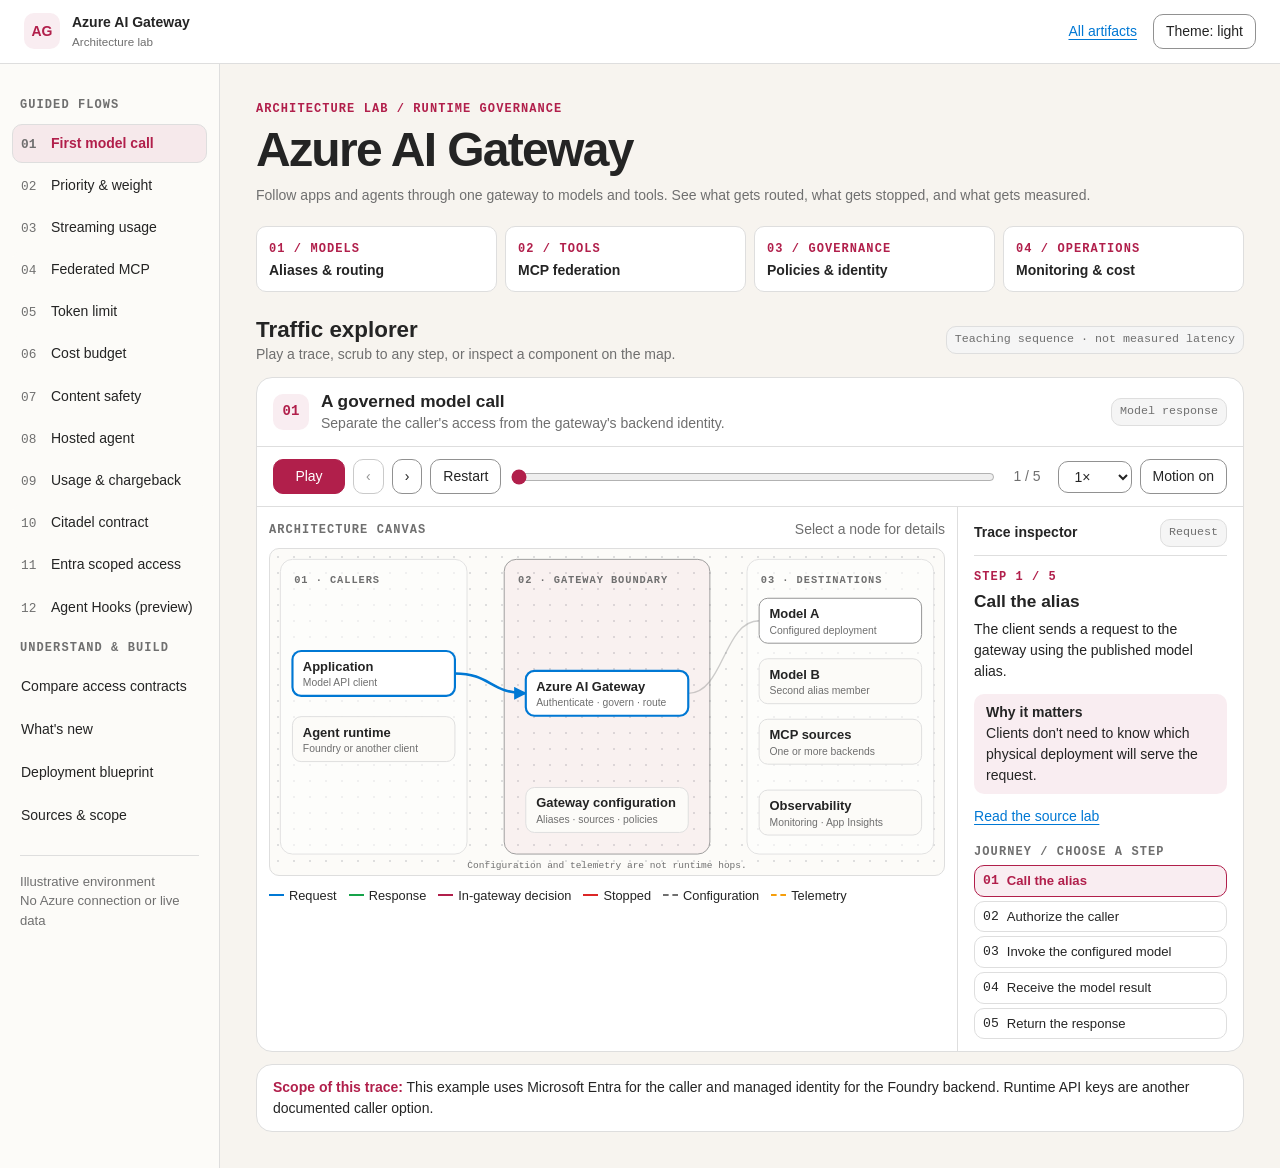
==== commit b9dba95e: "Compare AI Gateway access and document new capabilities Co-authored-by: Copilot App <223556219+Copil" ====
--- a/docs/azure-ai-gateway/index.html
+++ b/docs/azure-ai-gateway/index.html
@@ -163,6 +163,12 @@
     .panel h3 { margin: 4px 0 6px; }
     .panel p { margin: 4px 0 8px; }
     .panel .nav-button { display: inline-block; width: auto; }
+    .comparison { overflow-x: auto; }
+    .comparison table { width: 100%; min-width: 600px; border-collapse: collapse; }
+    .comparison th, .comparison td { text-align: left; vertical-align: top; padding: 10px 12px; border-bottom: 1px solid var(--cp-border); }
+    .comparison thead { background: var(--cp-surface-soft); }
+    .comparison tbody th { width: 16%; }
+    .detail-grid .panel > button { margin-top: 8px; }
     .source-list { list-style: none; margin: 0; padding: 0; }
     .source-list li { padding: 10px 0; border-top: 1px solid var(--cp-border); }
     .sr-only { position: absolute; width: 1px; height: 1px; padding: 0; margin: -1px; overflow: hidden; clip-path: inset(50%); white-space: nowrap; }
@@ -184,6 +190,8 @@
         <p class="eyebrow">Guided flows</p>
         <div class="nav-group" id="flows"></div>
         <p class="eyebrow">Understand &amp; build</p>
+        <button class="nav-button" data-route="access">Compare access contracts</button>
+        <button class="nav-button" data-route="new">What's new</button>
         <button class="nav-button" data-route="blueprint">Deployment blueprint</button>
         <button class="nav-button" data-route="sources">Sources &amp; scope</button>
       </nav>
@@ -264,6 +272,40 @@
           </div>
         </div>
         <p class="note"><strong>Scope of this trace:</strong> <span id="caveat"></span></p>
+        <p class="note" id="related-traces" hidden><a href="#access">Compare both access approaches</a> · <a href="#new">See what's new</a></p>
+      </section>
+      <section id="access" aria-labelledby="access-title" hidden>
+        <div class="section-heading"><div><h2 id="access-title">Access contracts: Citadel vs. Azure AI Gateway</h2><p class="muted">Same intent: give a support workload only its approved model and tools.</p></div><span class="badge">Two animated walkthroughs</span></div>
+        <div class="detail-grid">
+          <article class="panel"><span class="eyebrow accent">Citadel / API Management</span><h3>One contract bundles access and policy</h3><p>The accelerator creates an APIM product, API associations, and subscription for the use case. In the illustrated JWT-enabled contract, the caller uses both an APIM subscription key and an Entra token.</p><button type="button" data-route="citadel-access">Play the Citadel contract</button></article>
+          <article class="panel"><span class="eyebrow accent">Azure AI Gateway / Entra ID</span><h3>Use scoped role assignments instead of handing out a key</h3><p>Give the workload identity the Models User role on one alias and the Tools User role on one MCP server. The runtime presents a short-lived bearer token without an APIM product or subscription key.</p><button type="button" data-route="entra-access">Play the Entra access flow</button></article>
+        </div>
+        <div class="panel comparison note" tabindex="0" role="region" aria-label="Access comparison table; scroll horizontally as needed">
+          <table>
+            <thead><tr><th scope="col">Decision</th><th scope="col">Citadel access contract</th><th scope="col">Azure AI Gateway equivalent or gap</th></tr></thead>
+            <tbody>
+              <tr><th scope="row">Who may call?</th><td>The generated subscription selects the product; the JWT-enabled sample also validates the caller token and required role.</td><td>Assign <strong>AI Gateway Models User</strong> on the alias and <strong>AI Gateway Tools User</strong> on the MCP server to a workload principal or appropriate group. <strong>AI Gateway User</strong> can cover both types; avoid broad inherited roles unless intended.</td></tr>
+              <tr><th scope="row">What may they call?</th><td>API associations and product policy narrow the permitted models or assets.</td><td>Use alias and MCP server scopes. The Tools User role is not a per-tool entitlement: use server tool allow/block lists, or publish distinct narrowly configured servers when groups need different tool sets.</td></tr>
+              <tr><th scope="row">How much?</th><td>The sample meters consumption by APIM subscription; the mixed contract can use distinct counters per asset type.</td><td>Configure a gateway or asset policy and choose the counter. Caller identity can distinguish Entra callers by <code>tid</code> and <code>oid</code>. Claim-based cost overrides change each matching caller's allowance; they do not create a shared team budget.</td></tr>
+              <tr><th scope="row">Which credential reaches the backend?</th><td>The gateway has its own outbound configuration; the subscription and caller JWT do not grant backend access.</td><td>Configure outbound managed identity or a supported backend credential separately. For supported MCP backends, explicitly configure delegated on-behalf-of (OBO) when the backend must authorize the actual user.</td></tr>
+              <tr><th scope="row">What does not map?</th><td>The mixed sample bundles model, MCP and A2A access with custom product-policy logic.</td><td>Do not assume a one-to-one product bundle, arbitrary APIM XML parity, or A2A asset-level RBAC parity from the documented model and MCP roles. Verify each needed control independently.</td></tr>
+            </tbody>
+          </table>
+        </div>
+        <p class="note"><strong>Suggested rollout:</strong> Keep a versioned per-use-case record of principal, environment, exact alias and MCP server, policy settings, backend auth, and allow/deny tests. That can remain your team's “access contract,” even though the runtime uses native RBAC and policies. Verify an allowed alias and MCP server, a valid identity denied access to another alias, and a disallowed tool on the allowed server. Gateway API keys are broader than asset-scoped Entra access, so don't treat one as a per-contract replacement.</p>
+        <p class="note"><a data-source="identityDocs">Gateway security and identity</a> · <a data-source="entra">RBAC lab and token examples</a> · <a data-source="citadel">Citadel architecture lab</a></p>
+      </section>
+      <section id="new" aria-labelledby="new-title" hidden>
+        <div class="section-heading"><div><h2 id="new-title">What's new in Azure AI Gateway</h2><p class="muted">Selected capabilities from the official gateway documentation and release notes; not an exhaustive availability matrix.</p></div></div>
+        <div class="detail-grid">
+          <article class="panel"><span class="badge">Preview · MCP</span><h3>Agent Hooks</h3><p>Send an inline allow/deny decision to your own governance service before or after a tool call. A pre-call deny stops execution; a post-call deny withholds the result but can't undo side effects. Default <code>failClosed</code> blocks remote evaluation failures. <code>failOpen</code> permits continuation on those failures, not on explicit denies or failed local checks. Hooks are synchronous verdicts, not transforms or fire-and-forget callbacks.</p><p><a data-source="policyDocs">Policy guide</a> · <a data-source="hookReference">Policy reference</a></p><button type="button" data-route="hooks">Play the Agent Hooks trace</button></article>
+          <article class="panel"><span class="badge">Identity · MCP</span><h3>On-behalf-of backend authentication</h3><p>A configured MCP endpoint can exchange a delegated gateway token for a delegated backend token so the backend authorizes the signed-in user. This requires backend permissions and consent plus trusted managed identity for token exchange. An API key or app-only token cannot supply a user identity.</p><a data-source="releaseDocs">Gateway release notes</a></article>
+          <article class="panel"><span class="badge">Routing · Models</span><h3>Alias failover rules</h3><p>Priority and weight choose among configured deployments. Separately, configured failure rules can retry the same backend, switch to another eligible deployment, or temporarily exclude a failing backend within a per-request retry limit. A weighted split alone does not configure failover.</p><a data-source="failoverDocs">Gateway release notes on failover</a> · <a data-source="routing">Routing lab</a></article>
+          <article class="panel"><span class="badge">Governance · MCP</span><h3>Microsoft Agent 365 and threat protection</h3><p>Agent 365 inventories MCP servers and can block servers or tools; individual tool controls require a static allowed-tool list. Separately, tool threat protection applies Defender and Purview checks when configured with eligible licensing and delegated Entra user authentication. It is not the custom Agent Hooks policy.</p><a data-source="agent365">Agent 365 governance lab</a> · <a data-source="threat">Threat protection lab</a></article>
+          <article class="panel"><span class="badge">Spend · Monitoring</span><h3>Identity-based budgets and attribution</h3><p>Cost policies can override the default amount for a matching identity or validated token claims. The first matching override wins. Configured OpenTelemetry exports can carry selected claims; the gateway also accounts for streamed tokens without requiring the client to request usage.</p><a data-source="budget">Budget lab</a> · <a data-source="telemetry">OpenTelemetry lab</a> · <a data-source="streaming">Streaming lab</a></article>
+          <article class="panel"><span class="badge">Tooling · MCP</span><h3>Federated sources and protocol versions</h3><p>Compose a single endpoint from sources such as remote MCP servers, OpenAPI services, managed connectors, and Foundry Toolbox. Choose supported protocol versions on the server, including MCP <code>2026-07-28</code> where supported.</p><a data-source="tools">Federation lab</a> · <a data-source="releaseDocs">Gateway release notes</a></article>
+        </div>
+        <p class="note">These cards summarize the published capabilities, not live tenant verification. Consult the <a data-source="portalDocs">Azure AI Gateway docs</a> for current prerequisites and availability. No A2A access-contract parity or exact release date for Agent Hooks is asserted here.</p>
       </section>
       <section id="blueprint" aria-labelledby="blueprint-title" hidden>
         <div class="section-heading"><div><h2 id="blueprint-title">Deployment blueprint</h2><p class="muted">What you configure before any of these requests can run.</p></div><span class="badge">Guidance, not a deployment tool</span></div>
@@ -279,7 +321,7 @@
         <div class="section-heading"><div><h2 id="sources-title">Sources &amp; scope</h2><p class="muted">Every trace step links to the Azure/aigateway lab that documents it.</p></div></div>
         <div class="panel">
           <p>These teaching traces use example credentials and outcomes, not live calls, deployment instructions, or promises about service latency or policy order. Availability and supported configuration can change; consult the <a href="https://aka.ms/aigateway/docs">current service documentation</a> before deploying.</p>
-          <p>Lab links are pinned to the <a href="https://github.com/Azure/aigateway/tree/18803de4737bfb046d67e61e7bc307f0f710e5fe/labs">Azure/aigateway checkout</a> used to verify this explorer. For hands-on deployment, use the <a href="https://azure.github.io/aigateway/">current lab site</a>.</p>
+          <p>Product capabilities are sourced from the <a data-source="portalDocs">Azure AI Gateway docs</a>. Lab links are pinned to the <a href="https://github.com/Azure/aigateway/tree/18803de4737bfb046d67e61e7bc307f0f710e5fe/labs">Azure/aigateway checkout</a> used to verify the examples. For hands-on deployment, use the <a href="https://azure.github.io/aigateway/">current lab site</a>.</p>
           <ul class="source-list" id="source-list"></ul>
         </div>
       </section>
@@ -305,12 +347,25 @@
       telemetry: ["14-otel-chargeback", "Attribute tokens and cost with OpenTelemetry"],
       agents: ["16-foundry-hosted-agent", "Connect a Foundry hosted agent to the gateway"],
       network: ["18-private-networking", "Lock down backend traffic with private networking"],
+      threat: ["19-tool-threat-protection", "Protect tool calls with Agent 365 threat protection"],
+      agent365: ["20-agent-365-governance", "Govern MCP servers with Agent 365"],
       routing: ["22-model-routing", "Route an alias across models by priority and weight"],
       streaming: ["23-streaming-responses", "Stream responses and count every token"],
+      portalDocs: ["https://ai.gateway.azure.com/docs", "Azure AI Gateway product documentation"],
+      identityDocs: ["https://ai.gateway.azure.com/docs/security-identity", "Security and identity"],
+      policyDocs: ["https://ai.gateway.azure.com/docs/policies", "Gateway policies"],
+      releaseDocs: ["https://ai.gateway.azure.com/docs/releases/2026-09-10", "Gateway release notes"],
+      failoverDocs: ["https://ai.gateway.azure.com/docs/releases/2026-08-28", "Gateway release notes on failover"],
+      hookReference: ["https://github.com/Azure/aigateway/blob/18803de4737bfb046d67e61e7bc307f0f710e5fe/skills/manage-ai-gateway/references/policies.md#agenthooks-mcp-toolserver-only", "Azure/aigateway Agent Hooks policy reference"],
+      citadel: ["../foundry-citadel/", "Citadel access-contract walkthrough"],
     };
 
     const nodes = {
-      app: { x: 120, y: 120, title: "Application", label: "OpenAI-compatible client", source: "model", detail: "The client sends a model alias and authenticates to AI Gateway. It does not need the model provider credential.", boundary: "The alias is a stable client-facing name, not a backend deployment identifier." },
+      entra: { x: 120, y: 73, title: "Microsoft Entra ID", label: "Issues the caller token", source: "identityDocs", detail: "The workload acquires an access token for the gateway. A signed-in-user application uses delegated consent and a delegated token instead.", boundary: "A valid token identifies the caller; a role assignment authorizes the requested asset.", only: ["entra-access"] },
+      apim: { x: 390, y: 167, title: "Citadel / APIM", label: "Product policy · API routing", source: "citadel", detail: "The illustrated Citadel contract provisions an APIM product, API associations, a subscription and product policy. The consumer presents the subscription key plus a JWT in the JWT-enabled sample.", boundary: "The product selects the contract; the token validates the caller.", only: ["citadel-access"] },
+      contract: { x: 390, y: 302, title: "Citadel access contract", label: "Bicep parameters · XML", source: "citadel", detail: "The accelerator stores the active APIM subscription key and per-asset endpoint URLs in Key Vault.", boundary: "This configuration is not a serial hop in the inference request.", only: ["citadel-access"] },
+      hook: { x: 660, y: 305, title: "Governance service", label: "Agent Hooks · preview", source: "policyDocs", detail: "A configured decision service returns a synchronous allow or deny verdict before or after an MCP tool call.", boundary: "A post-call deny withholds the result, not the action already taken.", only: ["hooks"] },
+      app: { x: 120, y: 144, title: "Application", label: "Model API client", source: "model", detail: "The client authenticates to the gateway and selects a published model. It does not need the model provider credential.", boundary: "A client-facing alias need not expose the backend deployment identifier." },
       agent: { x: 120, y: 220, title: "Agent runtime", label: "Foundry or another client", source: "agents", detail: "The agent calls configured model and MCP endpoints. The Foundry lab uses an Entra Agent ID for model requests and the project managed identity for tools.", boundary: "The gateway governs those calls; the agent runtime chooses when to make them." },
       gateway: { x: 390, y: 167, title: "Azure AI Gateway", label: "Authenticate · govern · route", source: "overview", detail: "The dedicated gateway authenticates callers, evaluates configured policies, routes to configured destinations and records gateway signals.", boundary: "Caller authentication and authorization to the backend are separate." },
       config: { x: 390, y: 302, title: "Gateway configuration", label: "Aliases · sources · policies", source: "provision", detail: "Configure providers, model aliases, MCP sources and applicable policies through the gateway's management interfaces.", boundary: "Configuration changes behavior; it is not another hop taken by runtime traffic." },
@@ -333,7 +388,7 @@
           model, reply, deliver],
       },
       routing: {
-        nav: "Priority & weight", title: "Route one alias across two models", summary: "Watch a request land on the canary without changing the client.", outcome: "Canary route", caveat: "This trace picks the 20% canary route as an example. The lab also changes priority to prefer one model. It does not establish failover or retry guarantees.",
+        nav: "Priority & weight", title: "Route one alias across two models", summary: "Watch a request land on the canary without changing the client.", outcome: "Canary route", caveat: "This trace picks the 20% canary route as an example. The lab also changes priority to prefer one model. Failover requires separate rules, described in What's new.",
         steps: [
           step("config", "config", "gateway", "Set priority and weight", "The platform team assigns both members of the chat alias the same priority and gives them weights of 80 and 20.", "Changing the alias configuration doesn't require clients to change the model name they send.", "routing"),
           submit,
@@ -399,6 +454,40 @@
           step("telemetry", "gateway", "metrics", "Emit gateway signals", "The gateway records usage and can export metrics, logs and traces with selected caller attributes to configured observability destinations.", "Operations can correlate outcomes, tokens, estimated cost and caller context separately from serving the reply.", "telemetry"),
           step("telemetry", "metrics", "metrics", "Group usage for chargeback", "The lab groups request logs by tenant, client app, and API key. It also shows how to query token and cost metrics without double counting token types.", "A shared gateway can provide data for cost attribution without putting the report in the runtime path.", "telemetry")],
       },
+      "citadel-access": {
+        nav: "Citadel contract", title: "Citadel: select the contract with an APIM subscription", summary: "Follow the model leg of an illustrated JWT-enabled Citadel contract.", outcome: "Subscription key + JWT", caveat: "This is the Citadel/APIM path, not the dedicated Azure AI Gateway runtime. A mixed contract can associate model, MCP and A2A APIs; this trace highlights the model request only.",
+        steps: [
+          step("config", "contract", "apim", "Deploy the use-case contract", "The accelerator provisions a product, API associations, subscription and product policy. It writes the active subscription key and per-asset endpoint URLs to Key Vault.", "One contract bundles credentials, allowed assets and limits.", "citadel"),
+          step("request", "app", "apim", "Send the subscription key and JWT", "The support workload calls the configured endpoint with the APIM subscription key and its caller JWT.", "A managed identity can supply the JWT, but doesn't remove the subscription key in this sample.", "citadel"),
+          step("policy", "apim", "apim", "Apply the product policy", "APIM resolves the contract, checks the JWT and required role, checks the model allowlist and enforces the subscription-scoped token limit.", "The subscription identifies the contract for this sample's counters.", "citadel"),
+          step("request", "apim", "model", "Call the approved backend", "APIM uses its separately configured backend authentication to call the model.", "Neither caller credential grants the backend access on its own.", "citadel"),
+          step("response", "model", "apim", "Receive the model result", "The approved deployment returns its result to APIM.", "The caller does not need the backend's credentials.", "citadel"),
+          step("response", "apim", "app", "Return the result", "APIM sends the governed response to the application.", "Compare with the Entra flow: native role assignments replace product membership and key distribution for covered assets.", "citadel")],
+      },
+      "entra-access": {
+        nav: "Entra scoped access", title: "AI Gateway: grant the workload access to specific assets", summary: "Follow an allowed model call, then a different alias denied to the same identity.", outcome: "Keyless · allowed then 403", caveat: "This is an app-only flow using a managed identity. A signed-in-user client requests https://ai.gateway.azure.com/Data.All with delegated consent; backend OBO is a separate, optional MCP configuration.",
+        steps: [
+          step("config", "config", "gateway", "Assign just the two asset roles", "Give the support workload AI Gateway Models User on the support alias and AI Gateway Tools User on the approved MCP server. Configure limits separately.", "Narrow grants replace the APIM product for these entitlements. Don't add a workspace-wide role if the workload should be denied access to other assets.", "entra"),
+          step("request", "app", "entra", "Request an app-only token", "The workload asks for the https://ai.gateway.azure.com/.default scope using its managed identity.", "There is no gateway subscription key to store or rotate.", "entra"),
+          step("response", "entra", "app", "Receive the gateway token", "Entra returns an access token for the AI Gateway resource.", "The token identifies the principal; it isn't a grant on every alias or server.", "entra"),
+          step("request", "app", "gateway", "Invoke the approved alias with Bearer", "The caller sends its token in the Authorization: Bearer header and selects the support alias.", "The asset name stays separate from the caller credential.", "identityDocs"),
+          step("policy", "gateway", "gateway", "Authorize this alias and evaluate policy", "AI Gateway validates the token and checks the caller's role at the requested alias. Configured model policies still apply.", "RBAC grants access; rate limits and budgets are separate controls.", "entra"),
+          model, reply, deliver,
+          step("request", "app", "gateway", "Try an unassigned alias", "The same caller uses a valid gateway token but names another alias.", "Authentication doesn't change just because the requested resource changed.", "entra"),
+          step("error", "gateway", "app", "Reject the other alias with 403", "With no matching role, including any inherited role, the gateway returns 403 before calling the backend.", "The same pattern can scope an entitlement to one MCP server, while server policy determines which tools it exposes.", "entra")],
+      },
+      hooks: {
+        nav: "Agent Hooks (preview)", title: "Agent Hooks: allow execution, then withhold a result", summary: "See the difference between authorizing a tool action and screening its output.", outcome: "Tool ran · result withheld", caveat: "This walkthrough uses both phases. If the pre-call verdict were deny, the tool would not run. If a post-call verdict denies, don't automatically retry a call that already ran.",
+        steps: [
+          step("request", "agent", "gateway", "Call a governed MCP tool", "The agent invokes a tool on a server with an Agent Hooks policy configured.", "The hook lives at the gateway's MCP server boundary, not in the agent's planning loop.", "hookReference"),
+          step("request", "gateway", "hook", "Ask for a pre-call decision", "The gateway calls the configured preToolCall decision service before invoking the tool.", "Use a pre-call check for rules that must prevent side effects.", "policyDocs"),
+          step("response", "hook", "gateway", "Allow this execution", "The service returns allow. This is an inline verdict, not a transformation or background callback.", "An explicit deny would stop the call before the MCP backend receives it.", "releaseDocs"),
+          step("request", "gateway", "tools", "Invoke the tool", "The MCP source performs the now-authorized operation.", "The tool may change external state before a post-call hook runs.", "policyDocs"),
+          step("response", "tools", "gateway", "Receive the completed result", "The tool returns its output to the gateway.", "Successful execution doesn't imply that the result can be shown to the caller.", "policyDocs"),
+          step("request", "gateway", "hook", "Ask for a post-call decision", "The configured postToolCall service evaluates the completed tool call.", "The post-call phase can gate what the agent sees, not whether the operation already happened.", "hookReference"),
+          step("response", "hook", "gateway", "Return an explicit deny", "The decision service rejects the result. An explicit deny still applies if remote failure handling is configured as failOpen.", "Failure handling controls callback failures, not explicit policy verdicts.", "releaseDocs"),
+          step("error", "gateway", "agent", "Withhold the output", "The agent does not receive the tool result. The gateway cannot undo the tool's side effects.", "Do not blindly retry; the underlying change may already have succeeded.", "policyDocs")],
+      },
     };
 
     const kinds = { request: "Request", response: "Response", policy: "Policy decision", error: "Stopped", telemetry: "Telemetry", config: "Configuration" };
@@ -407,7 +496,7 @@
     const state = { route: "", index: 0, selected: null, playing: false, elapsed: 0, frame: 0, last: null, motion: !reducedMotion.matches, manualMotion: false };
     const svgNS = "http://www.w3.org/2000/svg";
     const flowNames = Object.keys(flows);
-    const detailPanels = ["blueprint", "sources"];
+    const detailPanels = ["access", "new", "blueprint", "sources"];
     const stepNumber = (index) => String(index + 1).padStart(2, "0");
     let activePath;
     let activePackets = [];
@@ -423,13 +512,16 @@
 
     function setSource(anchor, key) {
       const [path, title] = sources[key];
-      anchor.href = `${sourceBase}${path}/README.md`;
+      anchor.href = path.startsWith("https://") || path.startsWith("../") ? path : `${sourceBase}${path}/README.md`;
       anchor.title = title;
     }
 
     function pathBetween(from, to) {
       const a = nodes[from], b = nodes[to];
-      if (a.x === b.x) return `M${a.x} ${a.y - 26} V${b.y + 26}`;
+      if (a.x === b.x) {
+        const sign = Math.sign(b.y - a.y);
+        return `M${a.x} ${a.y + sign * 26} V${b.y - sign * 26}`;
+      }
       const sign = Math.sign(b.x - a.x);
       const start = a.x + sign * 94, end = b.x - sign * 94;
       const mid = (start + end) / 2;
@@ -440,6 +532,9 @@
       const flow = flows[state.route];
       const relevant = new Set(flow.steps.flatMap(({ from, to }) => [from, to]));
       for (const [id, group] of mapNodes) {
+        const excluded = state.route === "citadel-access" && ["gateway", "config", "alternate", "tools", "metrics"].includes(id)
+          || state.route === "hooks" && id === "metrics";
+        group.toggleAttribute("hidden", excluded || nodes[id].only?.includes(state.route) === false);
         group.setAttribute("class", ["node", id === current.from || id === current.to ? `active ${current.kind}` : "", relevant.has(id) ? "relevant" : "", id === state.selected ? "policy" : ""].join(" "));
         group.setAttribute("aria-pressed", String(id === state.selected));
       }
@@ -509,6 +604,7 @@
       $("flow-summary").textContent = flow.summary;
       $("outcome").textContent = flow.outcome;
       $("caveat").textContent = flow.caveat;
+      $("related-traces").hidden = !["citadel-access", "entra-access", "hooks", "routing"].includes(state.route);
       $("step-range").max = flow.steps.length - 1;
       journeyButtons = flow.steps.map(({ title }, index) => {
         const button = document.createElement("button");
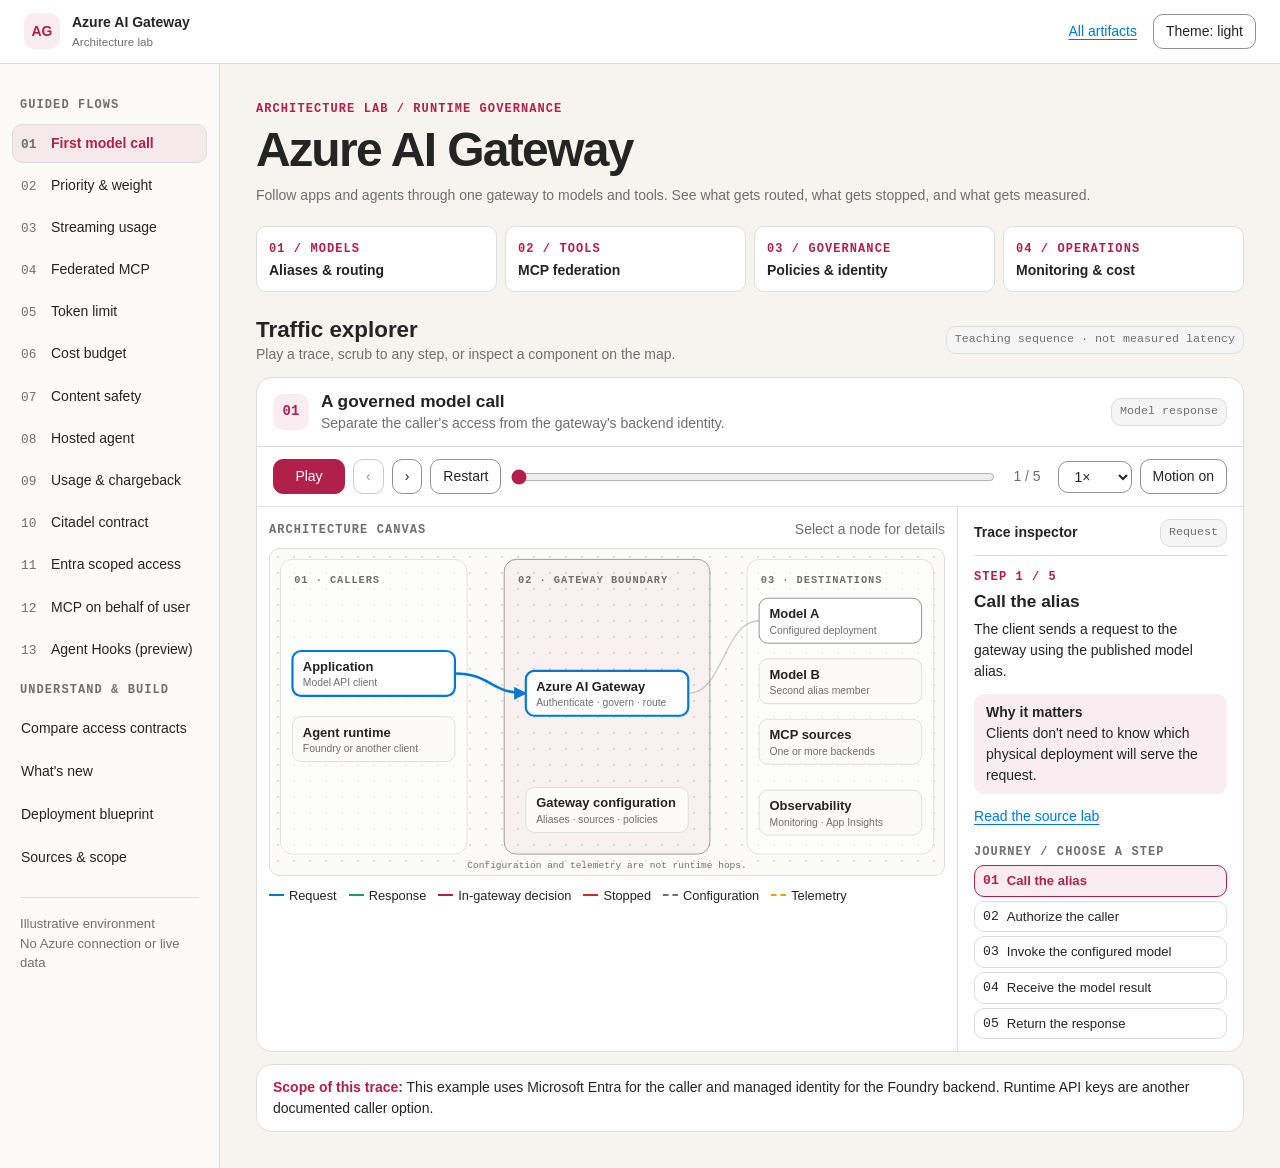
==== commit c0f1b7d0: "Visualize MCP on-behalf-of token exchange Co-authored-by: Copilot App <223556219+Copilot@users.norep" ====
--- a/docs/azure-ai-gateway/index.html
+++ b/docs/azure-ai-gateway/index.html
@@ -287,7 +287,7 @@
               <tr><th scope="row">Who may call?</th><td>The generated subscription selects the product; the JWT-enabled sample also validates the caller token and required role.</td><td>Assign <strong>AI Gateway Models User</strong> on the alias and <strong>AI Gateway Tools User</strong> on the MCP server to a workload principal or appropriate group. <strong>AI Gateway User</strong> can cover both types; avoid broad inherited roles unless intended.</td></tr>
               <tr><th scope="row">What may they call?</th><td>API associations and product policy narrow the permitted models or assets.</td><td>Use alias and MCP server scopes. The Tools User role is not a per-tool entitlement: use server tool allow/block lists, or publish distinct narrowly configured servers when groups need different tool sets.</td></tr>
               <tr><th scope="row">How much?</th><td>The sample meters consumption by APIM subscription; the mixed contract can use distinct counters per asset type.</td><td>Configure a gateway or asset policy and choose the counter. Caller identity can distinguish Entra callers by <code>tid</code> and <code>oid</code>. Claim-based cost overrides change each matching caller's allowance; they do not create a shared team budget.</td></tr>
-              <tr><th scope="row">Which credential reaches the backend?</th><td>The gateway has its own outbound configuration; the subscription and caller JWT do not grant backend access.</td><td>Configure outbound managed identity or a supported backend credential separately. For supported MCP backends, explicitly configure delegated on-behalf-of (OBO) when the backend must authorize the actual user.</td></tr>
+              <tr><th scope="row">Which credential reaches the backend?</th><td>The gateway has its own outbound configuration; the subscription and caller JWT do not grant backend access.</td><td>Configure outbound managed identity or a supported backend credential separately. For supported MCP backends, explicitly configure delegated on-behalf-of (OBO) when the backend must authorize the actual user. <a href="#mcp-obo">See the animated example</a>.</td></tr>
               <tr><th scope="row">What does not map?</th><td>The mixed sample bundles model, MCP and A2A access with custom product-policy logic.</td><td>Do not assume a one-to-one product bundle, arbitrary APIM XML parity, or A2A asset-level RBAC parity from the documented model and MCP roles. Verify each needed control independently.</td></tr>
             </tbody>
           </table>
@@ -299,7 +299,7 @@
         <div class="section-heading"><div><h2 id="new-title">What's new in Azure AI Gateway</h2><p class="muted">Selected capabilities from the official gateway documentation and release notes; not an exhaustive availability matrix.</p></div></div>
         <div class="detail-grid">
           <article class="panel"><span class="badge">Preview · MCP</span><h3>Agent Hooks</h3><p>Send an inline allow/deny decision to your own governance service before or after a tool call. A pre-call deny stops execution; a post-call deny withholds the result but can't undo side effects. Default <code>failClosed</code> blocks remote evaluation failures. <code>failOpen</code> permits continuation on those failures, not on explicit denies or failed local checks. Hooks are synchronous verdicts, not transforms or fire-and-forget callbacks.</p><p><a data-source="policyDocs">Policy guide</a> · <a data-source="hookReference">Policy reference</a></p><button type="button" data-route="hooks">Play the Agent Hooks trace</button></article>
-          <article class="panel"><span class="badge">Identity · MCP</span><h3>On-behalf-of backend authentication</h3><p>A configured MCP endpoint can exchange a delegated gateway token for a delegated backend token so the backend authorizes the signed-in user. This requires backend permissions and consent plus trusted managed identity for token exchange. An API key or app-only token cannot supply a user identity.</p><a data-source="releaseDocs">Gateway release notes</a></article>
+          <article class="panel"><span class="badge">Identity · MCP</span><h3>On-behalf-of backend authentication</h3><p>In the documented <code>expenses-tools</code> example, the gateway exchanges a delegated gateway token for a delegated backend token. A managed identity authenticates the exchange application; the backend still authorizes the signed-in user.</p><p><a data-source="oboDocs">Access backends with user credentials</a></p><button type="button" data-route="mcp-obo">Explore the MCP on-behalf-of flow</button></article>
           <article class="panel"><span class="badge">Routing · Models</span><h3>Alias failover rules</h3><p>Priority and weight choose among configured deployments. Separately, configured failure rules can retry the same backend, switch to another eligible deployment, or temporarily exclude a failing backend within a per-request retry limit. A weighted split alone does not configure failover.</p><a data-source="failoverDocs">Gateway release notes on failover</a> · <a data-source="routing">Routing lab</a></article>
           <article class="panel"><span class="badge">Governance · MCP</span><h3>Microsoft Agent 365 and threat protection</h3><p>Agent 365 inventories MCP servers and can block servers or tools; individual tool controls require a static allowed-tool list. Separately, tool threat protection applies Defender and Purview checks when configured with eligible licensing and delegated Entra user authentication. It is not the custom Agent Hooks policy.</p><a data-source="agent365">Agent 365 governance lab</a> · <a data-source="threat">Threat protection lab</a></article>
           <article class="panel"><span class="badge">Spend · Monitoring</span><h3>Identity-based budgets and attribution</h3><p>Cost policies can override the default amount for a matching identity or validated token claims. The first matching override wins. Configured OpenTelemetry exports can carry selected claims; the gateway also accounts for streamed tokens without requiring the client to request usage.</p><a data-source="budget">Budget lab</a> · <a data-source="telemetry">OpenTelemetry lab</a> · <a data-source="streaming">Streaming lab</a></article>
@@ -354,6 +354,7 @@
       portalDocs: ["https://ai.gateway.azure.com/docs", "Azure AI Gateway product documentation"],
       identityDocs: ["https://ai.gateway.azure.com/docs/security-identity", "Security and identity"],
       policyDocs: ["https://ai.gateway.azure.com/docs/policies", "Gateway policies"],
+      oboDocs: ["https://ai.gateway.azure.com/docs/toolservers/access-backends-with-user-credentials", "Access MCP server backends with user credentials"],
       releaseDocs: ["https://ai.gateway.azure.com/docs/releases/2026-09-10", "Gateway release notes"],
       failoverDocs: ["https://ai.gateway.azure.com/docs/releases/2026-08-28", "Gateway release notes on failover"],
       hookReference: ["https://github.com/Azure/aigateway/blob/18803de4737bfb046d67e61e7bc307f0f710e5fe/skills/manage-ai-gateway/references/policies.md#agenthooks-mcp-toolserver-only", "Azure/aigateway Agent Hooks policy reference"],
@@ -361,7 +362,10 @@
     };
 
     const nodes = {
-      entra: { x: 120, y: 73, title: "Microsoft Entra ID", label: "Issues the caller token", source: "identityDocs", detail: "The workload acquires an access token for the gateway. A signed-in-user application uses delegated consent and a delegated token instead.", boundary: "A valid token identifies the caller; a role assignment authorizes the requested asset.", only: ["entra-access"] },
+      entra: { x: 120, y: 73, title: "Microsoft Entra ID", label: "Issues the caller token", source: "identityDocs", detail: "A workload can acquire an app-only access token; a signed-in-user client requests a delegated access token. Both target the gateway.", boundary: "Only the delegated token carries the user identity needed for MCP on-behalf-of.", only: ["entra-access", "mcp-obo"] },
+      signedInClient: { x: 120, y: 144, title: "Signed-in MCP client", label: "Delegated user access", source: "oboDocs", detail: "The MCP client signs in a user and requests the Azure AI Gateway Dataplane delegated scope Data.All.", boundary: "Consent to the gateway is separate from the exchange application's delegated consent to the backend.", only: ["mcp-obo"] },
+      exchange: { x: 390, y: 73, title: "Entra token endpoint", label: "On-behalf-of exchange", source: "oboDocs", detail: "The token exchange app has delegated backend permission. A federated credential on that app trusts the user-assigned managed identity attached to the gateway.", boundary: "The managed identity authenticates the exchange app; it does not become the user or supply the user's backend permissions.", only: ["mcp-obo"] },
+      expenses: { x: 660, y: 223, title: "Expenses MCP backend", label: "Authorizes the signed-in user", source: "oboDocs", detail: "The HTTPS MCP backend accepts Entra delegated tokens and authorizes the user and requested data.", boundary: "Gateway RBAC grants access to the MCP server, not to the underlying expenses.", only: ["mcp-obo"] },
       apim: { x: 390, y: 167, title: "Citadel / APIM", label: "Product policy · API routing", source: "citadel", detail: "The illustrated Citadel contract provisions an APIM product, API associations, a subscription and product policy. The consumer presents the subscription key plus a JWT in the JWT-enabled sample.", boundary: "The product selects the contract; the token validates the caller.", only: ["citadel-access"] },
       contract: { x: 390, y: 302, title: "Citadel access contract", label: "Bicep parameters · XML", source: "citadel", detail: "The accelerator stores the active APIM subscription key and per-asset endpoint URLs in Key Vault.", boundary: "This configuration is not a serial hop in the inference request.", only: ["citadel-access"] },
       hook: { x: 660, y: 305, title: "Governance service", label: "Agent Hooks · preview", source: "policyDocs", detail: "A configured decision service returns a synchronous allow or deny verdict before or after an MCP tool call.", boundary: "A post-call deny withholds the result, not the action already taken.", only: ["hooks"] },
@@ -476,6 +480,20 @@
           step("request", "app", "gateway", "Try an unassigned alias", "The same caller uses a valid gateway token but names another alias.", "Authentication doesn't change just because the requested resource changed.", "entra"),
           step("error", "gateway", "app", "Reject the other alias with 403", "With no matching role, including any inherited role, the gateway returns 403 before calling the backend.", "The same pattern can scope an entitlement to one MCP server, while server policy determines which tools it exposes.", "entra")],
       },
+      "mcp-obo": {
+        nav: "MCP on behalf of user", title: "MCP on behalf of the user: list my expenses", summary: "Follow the documented expenses-tools example from user sign-in to a read-only result.", outcome: "Two token audiences · same user", caveat: "The guide uses a reachable HTTPS MCP backend in the gateway's tenant that accepts delegated Entra tokens. API keys and app-only tokens can't provide the signed-in user. In Test in catalog, run the read-only tool and check the returned data and any available audit logs; listing tools alone doesn't verify invocation or data access.",
+        steps: [
+          step("config", "config", "gateway", "Configure the backend's On behalf of profile", "On the expenses-tools backend, select OAuth 2.0 → On behalf of. Provide the expenses-token-exchange app's client ID, the attached user-assigned managed identity, and the explicit backend scope api://11111111-1111-4111-8111-111111111111/Expenses.Read.", "The exchange app needs delegated Expenses.Read with admin consent and a federated credential that trusts the managed identity. This is separate from client consent to the gateway.", "oboDocs"),
+          step("request", "signedInClient", "entra", "Sign in and request gateway access", "The MCP client signs in the user and requests https://ai.gateway.azure.com/Data.All. Complete client consent according to tenant policy.", "Request the gateway resource's scope, not a scope derived from the MCP endpoint URL.", "oboDocs"),
+          step("response", "entra", "signedInClient", "Receive the delegated gateway token", "Entra issues a user access token for the gateway audience https://ai.gateway.azure.com. Its scp claim includes Data.All.", "This token is for AI Gateway, not the expenses backend.", "oboDocs"),
+          step("request", "signedInClient", "gateway", "Call the expenses tool as the signed-in user", "The client sends the gateway token as an Authorization: Bearer credential and invokes a read-only tool through expenses-tools.", "The user needs gateway runtime access to this MCP server as well as access to the backend data.", "oboDocs"),
+          step("policy", "gateway", "gateway", "Check access to the MCP server", "The gateway validates the incoming token and checks the user's runtime authorization for the server.", "An AI Gateway Tools User assignment scoped to expenses-tools permits access to the server, not to expense records.", "entra"),
+          step("request", "gateway", "exchange", "Exchange the user token for backend access", "The gateway uses the attached managed identity to authenticate expenses-token-exchange and requests the backend's delegated Expenses.Read scope on the user's behalf.", "The managed identity is the exchange application's credential. Its own roles don't replace delegated backend consent or the user's permissions.", "oboDocs"),
+          step("response", "exchange", "gateway", "Receive a token for the backend audience", "Entra returns a delegated token targeted at the backend's configured audience, rather than the gateway's audience.", "The audience changes; the signed-in user is still the identity being represented.", "oboDocs"),
+          step("request", "gateway", "expenses", "Forward the tool call with the backend token", "The gateway sends the delegated backend token to the expenses MCP backend. The backend evaluates the signed-in user's permissions and decides which records to return.", "No shared backend account or forwarded gateway-audience token substitutes for the user's backend permissions.", "oboDocs"),
+          step("response", "expenses", "gateway", "Return the authorized expense records", "The read-only operation returns records visible to this test user.", "If the backend provides audit logs, confirm they record the test user's identity.", "oboDocs"),
+          step("response", "gateway", "signedInClient", "Verify the tool result", "The gateway returns the tool response. Inspect the records, not just the HTTP status, to verify that the result matches the user's access.", "Tool discovery isn't proof that invocation succeeds or that it returns only authorized data.", "oboDocs")],
+      },
       hooks: {
         nav: "Agent Hooks (preview)", title: "Agent Hooks: allow execution, then withhold a result", summary: "See the difference between authorizing a tool action and screening its output.", outcome: "Tool ran · result withheld", caveat: "This walkthrough uses both phases. If the pre-call verdict were deny, the tool would not run. If a post-call verdict denies, don't automatically retry a call that already ran.",
         steps: [
@@ -533,7 +551,8 @@
       const relevant = new Set(flow.steps.flatMap(({ from, to }) => [from, to]));
       for (const [id, group] of mapNodes) {
         const excluded = state.route === "citadel-access" && ["gateway", "config", "alternate", "tools", "metrics"].includes(id)
-          || state.route === "hooks" && id === "metrics";
+          || state.route === "hooks" && id === "metrics"
+          || state.route === "mcp-obo" && ["app", "agent", "model", "alternate", "tools", "metrics"].includes(id);
         group.toggleAttribute("hidden", excluded || nodes[id].only?.includes(state.route) === false);
         group.setAttribute("class", ["node", id === current.from || id === current.to ? `active ${current.kind}` : "", relevant.has(id) ? "relevant" : "", id === state.selected ? "policy" : ""].join(" "));
         group.setAttribute("aria-pressed", String(id === state.selected));
@@ -604,7 +623,7 @@
       $("flow-summary").textContent = flow.summary;
       $("outcome").textContent = flow.outcome;
       $("caveat").textContent = flow.caveat;
-      $("related-traces").hidden = !["citadel-access", "entra-access", "hooks", "routing"].includes(state.route);
+      $("related-traces").hidden = !["citadel-access", "entra-access", "mcp-obo", "hooks", "routing"].includes(state.route);
       $("step-range").max = flow.steps.length - 1;
       journeyButtons = flow.steps.map(({ title }, index) => {
         const button = document.createElement("button");
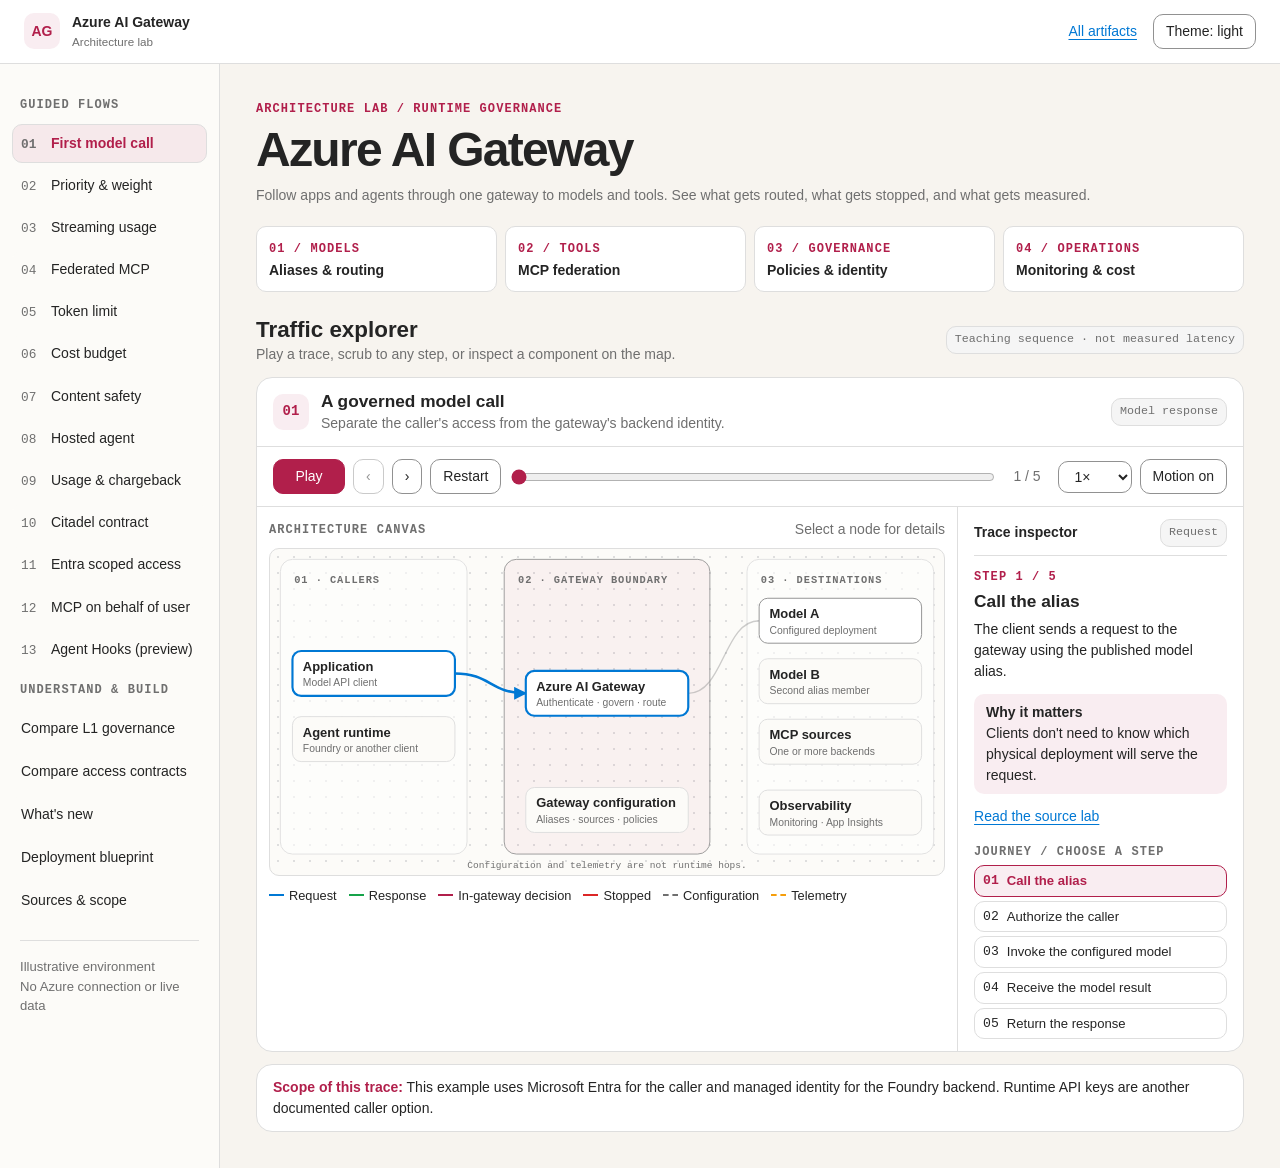
==== commit cd0f8411: "Compare Citadel L1 governance with Azure AI Gateway Co-authored-by: Copilot App <223556219+Copilot@u" ====
--- a/docs/azure-ai-gateway/index.html
+++ b/docs/azure-ai-gateway/index.html
@@ -169,6 +169,12 @@
     .comparison thead { background: var(--cp-surface-soft); }
     .comparison tbody th { width: 16%; }
     .detail-grid .panel > button { margin-top: 8px; }
+    .l1-toolbar { display: flex; flex-wrap: wrap; align-items: end; gap: 8px; margin-bottom: 12px; }
+    .l1-toolbar label { display: grid; grid-template-columns: minmax(0, 1fr); gap: 4px; max-width: 100%; }
+    .l1-lane { list-style: none; display: grid; gap: 8px; margin: 12px 0; padding: 0; }
+    .l1-lane li { border: 1px solid var(--cp-border); background: var(--cp-bg-elevated); border-radius: .625rem; padding: 8px 12px; }
+    .l1-lane .index { color: var(--cp-accent); margin-right: 8px; }
+    .l1-next { display: inline-block; margin-top: 8px; }
     .source-list { list-style: none; margin: 0; padding: 0; }
     .source-list li { padding: 10px 0; border-top: 1px solid var(--cp-border); }
     .sr-only { position: absolute; width: 1px; height: 1px; padding: 0; margin: -1px; overflow: hidden; clip-path: inset(50%); white-space: nowrap; }
@@ -190,6 +196,7 @@
         <p class="eyebrow">Guided flows</p>
         <div class="nav-group" id="flows"></div>
         <p class="eyebrow">Understand &amp; build</p>
+        <button class="nav-button" data-route="l1">Compare L1 governance</button>
         <button class="nav-button" data-route="access">Compare access contracts</button>
         <button class="nav-button" data-route="new">What's new</button>
         <button class="nav-button" data-route="blueprint">Deployment blueprint</button>
@@ -274,6 +281,28 @@
         <p class="note"><strong>Scope of this trace:</strong> <span id="caveat"></span></p>
         <p class="note" id="related-traces" hidden><a href="#access">Compare both access approaches</a> · <a href="#new">See what's new</a></p>
       </section>
+      <section id="l1" aria-labelledby="l1-title" hidden>
+        <div class="section-heading"><div><h2 id="l1-title">Citadel L1 governance with Azure AI Gateway</h2><p class="muted">Compare the Azure Samples accelerator with the dedicated gateway, control by control.</p></div><span class="badge">L1 · Governance Hub</span></div>
+        <p class="panel">Azure AI Gateway can take over supported model and MCP traffic without reproducing the accelerator's APIM products or policy fragments. It does <strong>not</strong> replace the whole Citadel blueprint. Keep the hub's governance responsibilities, the teams' agent runtimes, and cross-cutting identity and security controls. The comparison below is a design aid, not a feature-parity claim or a migration run.</p>
+        <div class="panel note">
+          <div class="l1-toolbar">
+            <label for="l1-concern"><span class="eyebrow">Governance concern</span><select id="l1-concern"></select></label>
+            <button type="button" id="l1-replay">Replay comparison</button>
+            <span class="badge">Control sequence · not measured latency</span>
+          </div>
+          <h3 id="l1-concern-title"></h3>
+          <div class="detail-grid">
+            <article class="panel"><span class="eyebrow accent">Citadel L1 · Accelerator</span><ol class="l1-lane" id="l1-before"></ol><p id="l1-before-detail"></p><a id="l1-before-source">Accelerator implementation</a></article>
+            <article class="panel"><span class="eyebrow accent">L1 · Azure AI Gateway</span><ol class="l1-lane" id="l1-after"></ol><p id="l1-after-detail"></p><a id="l1-after-source">Gateway documentation</a></article>
+          </div>
+          <p class="note"><strong>Keep or verify:</strong> <span id="l1-check"></span><br><a class="l1-next" id="l1-next"></a></p>
+          <p class="sr-only" id="l1-status" role="status"></p>
+        </div>
+        <div class="detail-grid note">
+          <article class="panel"><span class="eyebrow accent">Start with one workload</span><h3>Prove the new path before cutting over</h3><p>Inventory the APIM APIs, policy fragments, keys, private routes and telemetry consumers. Pilot one model alias and one MCP server, then test scoped grants and denials, counter behavior, safety, routing and attribution. Keep the APIM route available until the workload's required controls and downstream reporting pass.</p><a data-source="accelerator">Accelerator source</a> · <a data-source="migration">APIM migration inventory and plan</a></article>
+          <article class="panel"><span class="eyebrow accent">No automatic parity</span><h3>Keep a separate plan for APIM-specific controls</h3><p>Don't assume custom XML, mixed model/MCP/A2A contracts, API Center registration, custom usage contracts, or the existing network topology transfer automatically. Test the actual endpoints, scopes, policies and reports you need. Retain APIM or redesign controls where equivalence isn't verified.</p><a href="#access">Compare access contracts</a> · <a href="#new">Review recent gateway capabilities</a></article>
+        </div>
+      </section>
       <section id="access" aria-labelledby="access-title" hidden>
         <div class="section-heading"><div><h2 id="access-title">Access contracts: Citadel vs. Azure AI Gateway</h2><p class="muted">Same intent: give a support workload only its approved model and tools.</p></div><span class="badge">Two animated walkthroughs</span></div>
         <div class="detail-grid">
@@ -330,6 +359,7 @@
   <noscript><p class="note">Enable JavaScript to play the teaching traces, or read the <a href="https://azure.github.io/aigateway/">Azure AI Gateway labs</a>.</p></noscript>
   <script>
     const sourceBase = "https://github.com/Azure/aigateway/blob/18803de4737bfb046d67e61e7bc307f0f710e5fe/labs/";
+    const acceleratorBase = "https://github.com/Azure-Samples/ai-hub-gateway-solution-accelerator/blob/81599b31dfbaee20ebd3a6d2ba9b07dde3c31814/";
     const sources = {
       overview: ["00-how-ai-gateway-works", "How Azure AI Gateway works"],
       provision: ["01-provision-gateway", "Provision a gateway"],
@@ -359,7 +389,87 @@
       failoverDocs: ["https://ai.gateway.azure.com/docs/releases/2026-08-28", "Gateway release notes on failover"],
       hookReference: ["https://github.com/Azure/aigateway/blob/18803de4737bfb046d67e61e7bc307f0f710e5fe/skills/manage-ai-gateway/references/policies.md#agenthooks-mcp-toolserver-only", "Azure/aigateway Agent Hooks policy reference"],
       citadel: ["../foundry-citadel/", "Citadel access-contract walkthrough"],
+      accelerator: [`${acceleratorBase}README.md`, "Citadel L1 accelerator snapshot"],
+      acceleratorAccess: [`${acceleratorBase}bicep/infra/citadel-access-contracts/README.md`, "Accelerator access contracts"],
+      acceleratorPolicy: [`${acceleratorBase}bicep/infra/citadel-access-contracts/citadel-access-contracts-policy.md`, "Accelerator product policies"],
+      acceleratorBackend: [`${acceleratorBase}bicep/infra/llm-backend-onboarding/README.md`, "Accelerator backend onboarding"],
+      acceleratorPublish: [`${acceleratorBase}bicep/infra/citadel-publish-contracts/README.md`, "Accelerator publish contracts"],
+      acceleratorMonitor: [`${acceleratorBase}guides/platform-observability-guide.md`, "Accelerator logging and FinOps"],
+      acceleratorNetwork: [`${acceleratorBase}guides/network-approach.md`, "Accelerator network architecture"],
+      modelFailover: ["https://ai.gateway.azure.com/docs/models/failover", "Alias failover and retry rules"],
+      federationDocs: ["https://ai.gateway.azure.com/docs/toolservers/federate-tool-servers", "Federate MCP servers and tools"],
+      costDocs: ["https://ai.gateway.azure.com/docs/policies/cost-limit", "Cost limit and caller overrides"],
+      hookDocs: ["https://ai.gateway.azure.com/docs/policies/agent-hooks", "Agent Hooks policy"],
+      exportDocs: ["https://ai.gateway.azure.com/docs/observability/custom-destination", "Export gateway telemetry"],
+      vnetDocs: ["https://ai.gateway.azure.com/docs/networking/vnet", "Gateway virtual network integration"],
+      migration: ["https://github.com/Azure/aigateway/blob/18803de4737bfb046d67e61e7bc307f0f710e5fe/skills/migrate-apim/SKILL.md", "APIM migration inventory and plan"],
     };
+
+    const l1Concerns = [
+      {
+        title: "Caller access and entitlement",
+        before: ["Deploy product and API associations", "Issue subscription key; optionally require JWT", "Enforce access in product and API policy"],
+        after: ["Assign Entra role on alias or MCP server", "Caller presents an Entra bearer token", "Gateway checks the requested asset"],
+        beforeDetail: "The access contract creates products and subscriptions, publishes the key and URLs to Key Vault, and can layer JWT checks on top.",
+        afterDetail: "For supported model and MCP calls, native runtime RBAC removes the per-contract APIM product, subscription key and custom JWT validation from the keyless path.",
+        check: "Keep an auditable record of principal, assets and policies. Test denied access and inherited roles. An MCP server grant isn't a per-tool grant, and outbound authentication is still separate.",
+        sources: ["acceleratorAccess", "identityDocs"], more: ["access", "Compare access mechanics"],
+      },
+      {
+        title: "Model capacity, routing and failover",
+        before: ["Declare model backends in Bicep", "Generate APIM pools and routing fragments", "Apply priority, weight and circuit breakers"],
+        after: ["Publish a stable model alias", "Configure backend priorities and weights", "Apply separate failover and retry rules"],
+        beforeDetail: "The accelerator already supports weighted and priority routing and APIM circuit breakers. These are not new governance goals.",
+        afterDetail: "Alias-level configuration replaces equivalent APIM pool wiring for covered models. Configured rules can retry a backend, switch to another eligible deployment, or temporarily exclude a failing backend.",
+        check: "Confirm compatibility, region and capacity, failure conditions, retries and affinity for stateful APIs. Don't infer failover from weights or assume the old affinity and retry behavior transfers.",
+        sources: ["acceleratorBackend", "modelFailover"], more: ["routing", "Play the weighted routing trace"],
+      },
+      {
+        title: "Token limits and cost budgets",
+        before: ["Set APIM product policy", "Identify the contract by subscription", "Enforce model token or tool request limits"],
+        after: ["Set gateway or asset policies", "Choose caller identity or a supported counter", "Enforce usage or estimated-cost limits"],
+        beforeDetail: "The accelerator's sample uses the APIM subscription for model token limits and quotas; its mixed contract uses request counters for tools and agents.",
+        afterDetail: "Native token and request limits reduce XML wiring. Cost limits can deny model requests against estimated spend and set different allowances for matching callers or claims.",
+        check: "A per-principal budget isn't the old shared subscription quota. Verify scope, renewal window, counter identity and denial behavior; reconcile estimates against your billing data.",
+        sources: ["acceleratorPolicy", "costDocs"], more: ["budget", "Play the budget denial trace"],
+      },
+      {
+        title: "Content safety and custom decisions",
+        before: ["Choose safety rules for the product", "Apply opt-in APIM LLM safety policy", "Handle denials and optional alerts"],
+        after: ["Configure supported model safety policy", "Screen prompts and responses", "Optionally use MCP Agent Hooks"],
+        beforeDetail: "The accelerator documents an opt-in APIM content-safety policy and configurable alerting. It can also host custom product-policy logic.",
+        afterDetail: "Use the native model safety policy where supported. MCP Agent Hooks (preview) add a synchronous external allow/deny decision before or after a tool call; they aren't model screening or an arbitrary XML replacement.",
+        check: "Test thresholds, error handling and alerting. An MCP post-call denial can't undo tool side effects; use pre-call checks for decisions that must prevent execution.",
+        sources: ["acceleratorPolicy", "hookDocs"], more: ["hooks", "Play the Agent Hooks trace"],
+      },
+      {
+        title: "MCP federation, publishing and backend identity",
+        before: ["Publish MCP or A2A endpoints and baseline policies", "Optionally register assets in API Center", "Grant consumption separately"],
+        after: ["Compose a federated MCP endpoint", "Expose reviewed tools and grant server access", "Configure backend identity per source"],
+        beforeDetail: "The preview publish contract covers existing MCP servers, API-to-MCP and A2A, with optional API Center registration. Publication doesn't create client products or subscriptions.",
+        afterDetail: "Federation combines registered sources under namespaced tools. A configured source can use delegated on-behalf-of exchange so the backend authorizes the user, rather than a shared account.",
+        check: "Keep the approved catalog and entitlement process. Verify A2A, API Center and any existing MCP resilience controls separately. OBO needs delegated consent and managed-identity trust; app-only tokens can't stand in for the user.",
+        sources: ["acceleratorPublish", "federationDocs"], more: ["mcp-obo", "Play the MCP on-behalf-of trace"],
+      },
+      {
+        title: "Monitoring, export and chargeback",
+        before: ["Collect APIM diagnostics and custom metrics", "Send configured usage events through Event Hubs and Logic Apps", "Store and report via Cosmos DB and Power BI"],
+        after: ["Inspect gateway requests, tokens and cost", "Connect Application Insights or export via OTLP", "Attribute with selected caller claims"],
+        beforeDetail: "The accelerator has different paths for operational diagnostics and contract-attributed FinOps reporting. The usage pipeline is not a request hop.",
+        afterDetail: "Native request visibility and OpenTelemetry export can reduce custom collection for covered signals, including streamed usage and selected Entra claims.",
+        check: "The existing Cosmos DB schema, Power BI dashboards and chargeback rules don't transfer automatically. Check fields, retention, privacy, alerts, and any separate agent or tool instrumentation.",
+        sources: ["acceleratorMonitor", "exportDocs"], more: ["telemetry", "Play the usage and chargeback trace"],
+      },
+      {
+        title: "Network and operational boundaries",
+        before: ["Place APIM in the hub or a governance spoke", "Wire routing, private endpoints and DNS", "Operate the accelerator's supporting resources"],
+        after: ["Deploy the dedicated AI Gateway resource", "Configure supported ingress and egress separately", "Prove reachability and regional suitability"],
+        beforeDetail: "The accelerator defines hub-based and dedicated-spoke patterns and networks the gateway and supporting services.",
+        afterDetail: "Supported AI flows no longer need an APIM instance just for those routes. The dedicated gateway has its own networking options; it doesn't provision the existing enterprise topology.",
+        check: "Validate private ingress, backend networking, DNS, firewall policy, region and recovery. Keep existing APIM services or private routing dependencies that are outside the pilot.",
+        sources: ["acceleratorNetwork", "vnetDocs"], more: ["blueprint", "See the gateway deployment blueprint"],
+      },
+    ];
 
     const nodes = {
       entra: { x: 120, y: 73, title: "Microsoft Entra ID", label: "Issues the caller token", source: "identityDocs", detail: "A workload can acquire an app-only access token; a signed-in-user client requests a delegated access token. Both target the gateway.", boundary: "Only the delegated token carries the user identity needed for MCP on-behalf-of.", only: ["entra-access", "mcp-obo"] },
@@ -514,7 +624,7 @@
     const state = { route: "", index: 0, selected: null, playing: false, elapsed: 0, frame: 0, last: null, motion: !reducedMotion.matches, manualMotion: false };
     const svgNS = "http://www.w3.org/2000/svg";
     const flowNames = Object.keys(flows);
-    const detailPanels = ["access", "new", "blueprint", "sources"];
+    const detailPanels = ["l1", "access", "new", "blueprint", "sources"];
     const stepNumber = (index) => String(index + 1).padStart(2, "0");
     let activePath;
     let activePackets = [];
@@ -532,6 +642,33 @@
       const [path, title] = sources[key];
       anchor.href = path.startsWith("https://") || path.startsWith("../") ? path : `${sourceBase}${path}/README.md`;
       anchor.title = title;
+    }
+
+    function renderL1(index, animate = false) {
+      const concern = l1Concerns[index];
+      $("l1-concern-title").textContent = concern.title;
+      $("l1-check").textContent = concern.check;
+      for (const [lane, source] of [["before", concern.sources[0]], ["after", concern.sources[1]]]) {
+        const rows = concern[lane].map((label, position) => {
+          const item = document.createElement("li");
+          const number = document.createElement("span");
+          number.className = "index";
+          number.setAttribute("aria-hidden", "true");
+          number.textContent = stepNumber(position);
+          item.append(number, label);
+          return item;
+        });
+        $(`l1-${lane}`).replaceChildren(...rows);
+        $(`l1-${lane}-detail`).textContent = concern[`${lane}Detail`];
+        setSource($(`l1-${lane}-source`), source);
+        if (animate && !reducedMotion.matches) rows.forEach((row, position) => row.animate(
+          [{ opacity: .4, transform: "translateY(4px)" }, { opacity: 1, transform: "translateY(0)" }],
+          { duration: 300, delay: position * 150, fill: "backwards" },
+        ));
+      }
+      $("l1-next").href = `#${concern.more[0]}`;
+      $("l1-next").textContent = concern.more[1];
+      if (animate) $("l1-status").textContent = `Comparing ${concern.title}`;
     }
 
     function pathBetween(from, to) {
@@ -658,6 +795,7 @@
         else button.removeAttribute("aria-current");
       }
       if (!$("traffic").hidden) renderFlow();
+      if (route === "l1") renderL1(Number($("l1-concern").value), true);
     }
 
     function updateControls() {
@@ -746,6 +884,10 @@
       $("source-list").append(li);
     }
     for (const link of document.querySelectorAll("[data-source]")) setSource(link, link.dataset.source);
+    for (const [index, concern] of l1Concerns.entries()) $("l1-concern").add(new Option(concern.title, index));
+    for (const [id, event] of [["l1-concern", "change"], ["l1-replay", "click"]]) {
+      $(id).addEventListener(event, () => renderL1(Number($("l1-concern").value), true));
+    }
     for (const button of document.querySelectorAll("[data-route]")) button.addEventListener("click", () => {
       if (state.route !== button.dataset.route) history.pushState(null, "", `#${button.dataset.route}`);
       readRoute();
